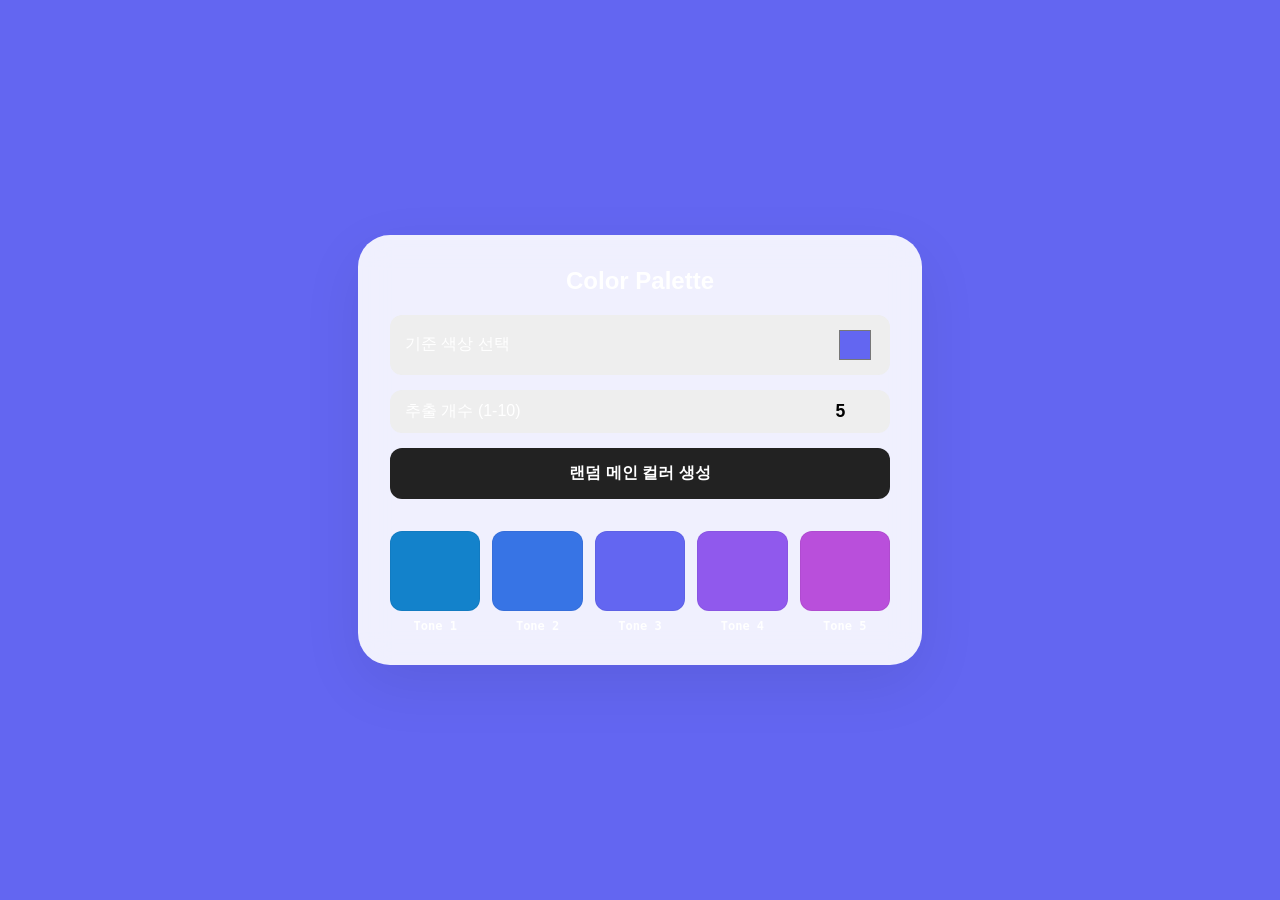
==== index.html @ 599c8de1 "Add initial HTML structure for color generator" ====
<!DOCTYPE html>
<html lang="ko">
<head>
    <meta charset="UTF-8">
    <meta name="viewport" content="width=device-width, initial-scale=1.0">
    <title>Smart LCH Color Generator</title>
    <style>
        :root { 
            --main-bg: #f8f9fa; 
            --text-color: #222; 
        }
        body {
            display: flex;
            flex-direction: column;
            align-items: center;
            justify-content: center;
            min-height: 100vh;
            margin: 0;
            font-family: 'Pretendard', -apple-system, sans-serif;
            background-color: var(--main-bg);
            transition: background-color 0.4s ease;
            color: var(--text-color);
        }
        .container {
            background: rgba(255, 255, 255, 0.9);
            backdrop-filter: blur(15px);
            padding: 2rem;
            border-radius: 32px;
            box-shadow: 0 20px 60px rgba(0,0,0,0.08);
            text-align: center;
            width: 90%;
            max-width: 500px;
        }
        .controls {
            display: flex;
            flex-direction: column;
            gap: 15px;
            margin-bottom: 2rem;
        }
        .input-group {
            display: flex;
            align-items: center;
            justify-content: space-between;
            background: #eee;
            padding: 10px 15px;
            border-radius: 12px;
        }
        input[type="color"] {
            border: none;
            width: 40px;
            height: 40px;
            cursor: pointer;
            background: none;
        }
        input[type="number"] {
            border: none;
            background: none;
            font-size: 1.1rem;
            font-weight: 600;
            width: 50px;
            text-align: center;
        }
        
        /* 팔레트 레이아웃 */
        .palette {
            display: grid;
            grid-template-columns: repeat(auto-fit, minmax(80px, 1fr));
            gap: 12px;
            margin-top: 20px;
        }
        .color-card {
            cursor: pointer;
            transition: transform 0.2s;
        }
        .color-card:hover { transform: translateY(-5px); }
        .swatch {
            height: 80px;
            border-radius: 12px;
            margin-bottom: 8px;
            box-shadow: inset 0 0 0 1px rgba(0,0,0,0.05);
        }
        .hex-label {
            font-size: 0.75rem;
            font-weight: 700;
            font-family: monospace;
        }

        button {
            width: 100%;
            padding: 15px;
            font-size: 1rem;
            font-weight: 600;
            border: none;
            border-radius: 12px;
            background: #222;
            color: white;
            cursor: pointer;
            transition: all 0.2s;
        }
        button:hover { background: #000; transform: scale(1.02); }

        #toast {
            visibility: hidden;
            min-width: 200px;
            background-color: #333;
            color: #fff;
            text-align: center;
            border-radius: 50px;
            padding: 12px;
            position: fixed;
            bottom: 50px;
            opacity: 0;
            transition: opacity 0.3s, visibility 0.3s;
        }
        #toast.show { visibility: visible; opacity: 1; }
    </style>
</head>
<body>

    <div class="container">
        <h2 style="margin-top:0">Color Palette</h2>
        
        <div class="controls">
            <div class="input-group">
                <span>기준 색상 선택</span>
                <input type="color" id="baseColor" value="#6366f1" onchange="generatePalette()">
            </div>
            <div class="input-group">
                <span>추출 개수 (1-10)</span>
                <input type="number" id="colorCount" value="5" min="1" max="10" onchange="generatePalette()">
            </div>
            <button onclick="randomizeAndGenerate()">랜덤 메인 컬러 생성</button>
        </div>

        <div class="palette" id="palette">
            </div>
    </div>

    <div id="toast">복사되었습니다! 🎉</div>

    <script>
        // HEX를 RGB로 변환
        function hexToRgb(hex) {
            const r = parseInt(hex.substring(1,3), 16);
            const g = parseInt(hex.substring(3,5), 16);
            const b = parseInt(hex.substring(5,7), 16);
            return {r, g, b};
        }

        // RGB를 간단한 밝기값으로 변환 (가독성용)
        function getBrightness(hex) {
            const {r, g, b} = hexToRgb(hex);
            return (r * 299 + g * 587 + b * 114) / 1000;
        }

        // 랜덤 색상 생성
        function randomizeAndGenerate() {
            const randomHex = '#' + Math.floor(Math.random() * 0xffffff).toString(16).padEnd(6, '0');
            document.getElementById('baseColor').value = randomHex;
            generatePalette();
        }

        // 실제 팔레트 생성 로직
        function generatePalette() {
            const baseHex = document.getElementById('baseColor').value;
            const count = document.getElementById('colorCount').value;
            const paletteContainer = document.getElementById('palette');
            paletteContainer.innerHTML = '';

            // 텍스트 및 배경 가독성 처리
            const brightness = getBrightness(baseHex);
            document.body.style.backgroundColor = baseHex;
            document.documentElement.style.setProperty('--text-color', brightness > 150 ? '#222' : '#fff');

            // 기준 색상을 기반으로 유사한 톤(Hue 변형) 생성
            // 브라우저의 CSS oklch를 활용하기 위해 임시 엘리먼트 활용 또는 직접 계산
            for (let i = 0; i < count; i++) {
                // 각기 다른 Hue(색상) 값을 주어 유사색 생성
                // 0도에서 360도 사이에서 기준색 기준 +- 15~30도 정도씩 변화
                const hueShift = (i - Math.floor(count/2)) * 20; 
                
                const card = document.createElement('div');
                card.className = 'color-card';
                
                // CSS의 oklch를 사용하여 일정한 인지 밝기 유지
                // 형식: oklch(밝기 채도 색상)
                // 기준색의 밝기와 채도를 그대로 쓰기 위해 기준색을 oklch로 다루는 것이 좋으나
                // 여기서는 간단히 스타일 속성으로 처리
                const colorValue = `oklch(from ${baseHex} l c h / calc(1 + ${hueShift}))`;
                
                card.innerHTML = `
                    <div class="swatch" style="background: ${baseHex}; filter: hue-rotate(${hueShift}deg);"></div>
                    <div class="hex-label">Tone ${i+1}</div>
                `;
                
                card.onclick = () => copyToClipboard(baseHex, hueShift);
                paletteContainer.appendChild(card);
            }
        }

        // 클립보드 복사 (계산된 스타일 값 추출)
        function copyToClipboard(baseHex, shift) {
            const temp = document.createElement('div');
            temp.style.background = baseHex;
            temp.style.filter = `hue-rotate(${shift}deg)`;
            document.body.appendChild(temp);
            
            // 실제 렌더링된 RGB 값을 HEX로 변환하거나 스타일 그대로 복사
            const computedColor = getComputedStyle(temp).backgroundColor;
            document.body.removeChild(temp);

            navigator.clipboard.writeText(computedColor).then(() => {
                const toast = document.getElementById("toast");
                toast.className = "show";
                setTimeout(() => { toast.className = ""; }, 2000);
            });
        }

        // 초기 실행
        generatePalette();
    </script>
</body>
</html>
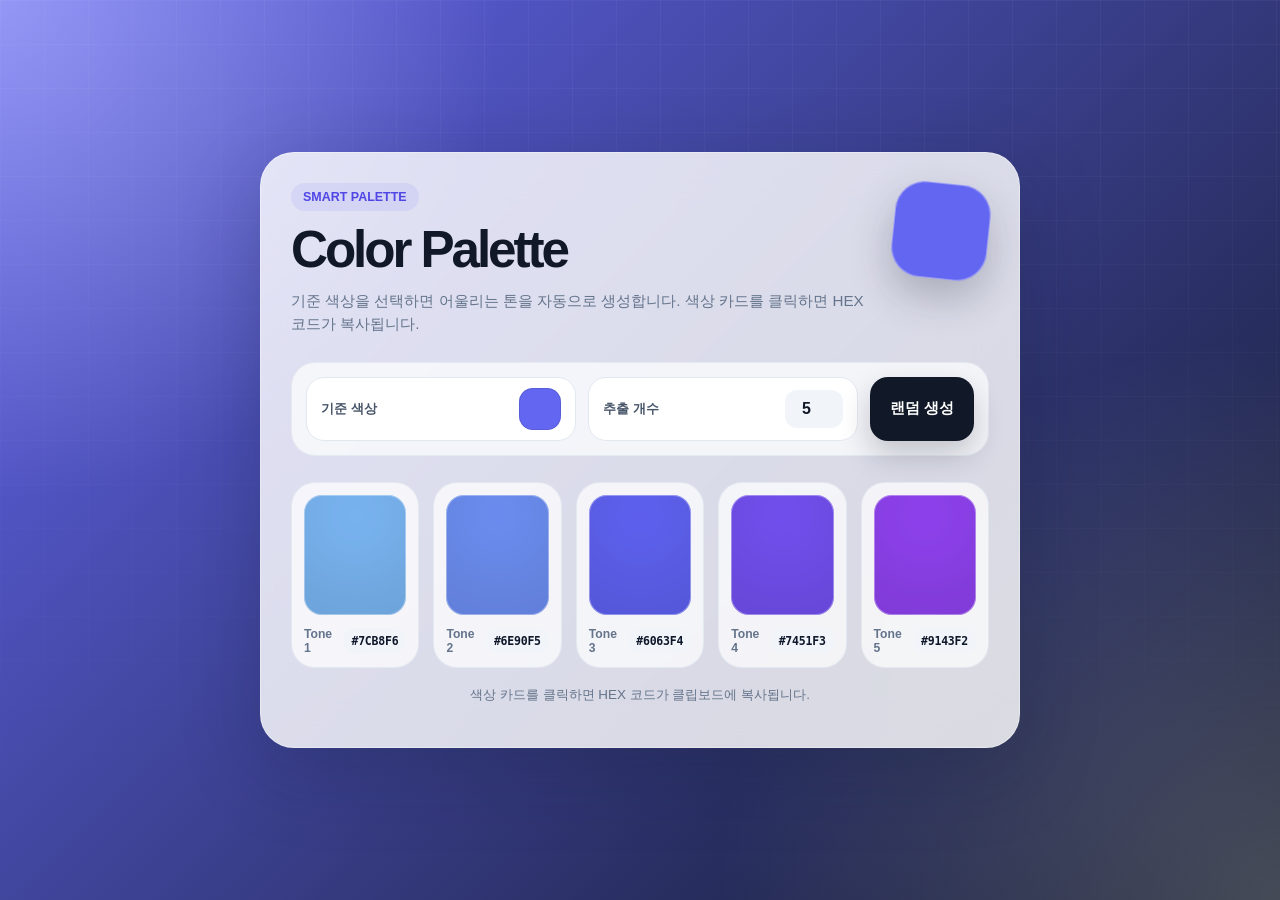
==== commit 7883a027: "Refactor index.html for improved styling and structure" ====
--- a/index.html
+++ b/index.html
@@ -1,222 +1,529 @@
 <!DOCTYPE html>
 <html lang="ko">
 <head>
-    <meta charset="UTF-8">
-    <meta name="viewport" content="width=device-width, initial-scale=1.0">
-    <title>Smart LCH Color Generator</title>
+    <meta charset="UTF-8" />
+    <meta name="viewport" content="width=device-width, initial-scale=1.0" />
+    <title>Smart Color Palette Generator</title>
+
     <style>
-        :root { 
-            --main-bg: #f8f9fa; 
-            --text-color: #222; 
-        }
+        :root {
+            --bg-color: #6366f1;
+            --text-color: #ffffff;
+            --card-bg: rgba(255, 255, 255, 0.82);
+            --card-border: rgba(255, 255, 255, 0.35);
+            --shadow: 0 24px 80px rgba(15, 23, 42, 0.22);
+        }
+
+        * {
+            box-sizing: border-box;
+        }
+
         body {
+            min-height: 100vh;
+            margin: 0;
+            font-family: Pretendard, -apple-system, BlinkMacSystemFont, "Segoe UI", sans-serif;
+            color: var(--text-color);
+            background:
+                radial-gradient(circle at top left, rgba(255, 255, 255, 0.32), transparent 32%),
+                radial-gradient(circle at bottom right, rgba(255, 255, 255, 0.22), transparent 36%),
+                linear-gradient(135deg, var(--bg-color), #111827);
+            transition: background 0.45s ease, color 0.3s ease;
             display: flex;
-            flex-direction: column;
             align-items: center;
             justify-content: center;
-            min-height: 100vh;
+            padding: 40px 18px;
+            overflow-x: hidden;
+        }
+
+        body::before {
+            content: "";
+            position: fixed;
+            inset: 0;
+            background-image:
+                linear-gradient(rgba(255,255,255,0.06) 1px, transparent 1px),
+                linear-gradient(90deg, rgba(255,255,255,0.06) 1px, transparent 1px);
+            background-size: 44px 44px;
+            mask-image: linear-gradient(to bottom, rgba(0,0,0,0.65), transparent);
+            pointer-events: none;
+        }
+
+        .container {
+            position: relative;
+            width: min(100%, 760px);
+            padding: 30px;
+            border-radius: 34px;
+            background: var(--card-bg);
+            border: 1px solid var(--card-border);
+            box-shadow: var(--shadow);
+            backdrop-filter: blur(22px);
+            color: #111827;
+        }
+
+        .header {
+            display: flex;
+            justify-content: space-between;
+            gap: 20px;
+            align-items: flex-start;
+            margin-bottom: 26px;
+        }
+
+        .eyebrow {
+            display: inline-flex;
+            align-items: center;
+            gap: 8px;
+            padding: 7px 12px;
+            border-radius: 999px;
+            background: rgba(99, 102, 241, 0.1);
+            color: #4f46e5;
+            font-size: 0.78rem;
+            font-weight: 800;
+            margin-bottom: 12px;
+        }
+
+        h1 {
             margin: 0;
-            font-family: 'Pretendard', -apple-system, sans-serif;
-            background-color: var(--main-bg);
-            transition: background-color 0.4s ease;
-            color: var(--text-color);
-        }
-        .container {
-            background: rgba(255, 255, 255, 0.9);
-            backdrop-filter: blur(15px);
-            padding: 2rem;
-            border-radius: 32px;
-            box-shadow: 0 20px 60px rgba(0,0,0,0.08);
-            text-align: center;
-            width: 90%;
-            max-width: 500px;
-        }
+            font-size: clamp(2rem, 5vw, 3.2rem);
+            line-height: 1.05;
+            letter-spacing: -0.06em;
+        }
+
+        .description {
+            margin: 12px 0 0;
+            color: #64748b;
+            font-size: 0.95rem;
+            line-height: 1.55;
+        }
+
+        .preview-orb {
+            flex: 0 0 auto;
+            width: 96px;
+            height: 96px;
+            border-radius: 30px;
+            background: var(--bg-color);
+            box-shadow:
+                inset 0 0 0 1px rgba(255,255,255,0.35),
+                0 18px 40px rgba(15, 23, 42, 0.24);
+            transform: rotate(6deg);
+            transition: background 0.35s ease, transform 0.25s ease;
+        }
+
+        .preview-orb:hover {
+            transform: rotate(0deg) scale(1.04);
+        }
+
         .controls {
-            display: flex;
-            flex-direction: column;
-            gap: 15px;
-            margin-bottom: 2rem;
-        }
+            display: grid;
+            grid-template-columns: 1fr 1fr auto;
+            gap: 12px;
+            margin-bottom: 26px;
+            padding: 14px;
+            border-radius: 24px;
+            background: rgba(248, 250, 252, 0.86);
+            border: 1px solid rgba(226, 232, 240, 0.9);
+        }
+
         .input-group {
             display: flex;
             align-items: center;
             justify-content: space-between;
-            background: #eee;
-            padding: 10px 15px;
+            gap: 12px;
+            min-height: 58px;
+            padding: 10px 14px;
+            border-radius: 18px;
+            background: #ffffff;
+            border: 1px solid #e2e8f0;
+        }
+
+        .input-group label {
+            font-size: 0.84rem;
+            font-weight: 800;
+            color: #475569;
+            white-space: nowrap;
+        }
+
+        input[type="color"] {
+            width: 42px;
+            height: 42px;
+            border: 0;
+            padding: 0;
+            cursor: pointer;
+            background: transparent;
+        }
+
+        input[type="color"]::-webkit-color-swatch-wrapper {
+            padding: 0;
+        }
+
+        input[type="color"]::-webkit-color-swatch {
+            border: 0;
+            border-radius: 14px;
+            box-shadow: inset 0 0 0 1px rgba(15, 23, 42, 0.12);
+        }
+
+        input[type="number"] {
+            width: 58px;
+            border: 0;
+            outline: 0;
+            background: #f1f5f9;
             border-radius: 12px;
-        }
-        input[type="color"] {
-            border: none;
-            width: 40px;
-            height: 40px;
+            padding: 10px 6px;
+            text-align: center;
+            font-size: 1rem;
+            font-weight: 900;
+            color: #111827;
+        }
+
+        button {
+            min-height: 58px;
+            padding: 0 20px;
+            border: 0;
+            border-radius: 18px;
+            background: #111827;
+            color: #ffffff;
+            font-size: 0.92rem;
+            font-weight: 850;
             cursor: pointer;
-            background: none;
-        }
-        input[type="number"] {
-            border: none;
-            background: none;
-            font-size: 1.1rem;
-            font-weight: 600;
-            width: 50px;
-            text-align: center;
-        }
-        
-        /* 팔레트 레이아웃 */
+            box-shadow: 0 14px 30px rgba(15, 23, 42, 0.22);
+            transition: transform 0.2s ease, box-shadow 0.2s ease, background 0.2s ease;
+            white-space: nowrap;
+        }
+
+        button:hover {
+            transform: translateY(-2px);
+            background: #020617;
+            box-shadow: 0 18px 38px rgba(15, 23, 42, 0.28);
+        }
+
+        button:active {
+            transform: translateY(0);
+        }
+
         .palette {
             display: grid;
-            grid-template-columns: repeat(auto-fit, minmax(80px, 1fr));
-            gap: 12px;
-            margin-top: 20px;
-        }
+            grid-template-columns: repeat(auto-fit, minmax(120px, 1fr));
+            gap: 14px;
+        }
+
         .color-card {
+            position: relative;
+            overflow: hidden;
+            padding: 12px;
+            border-radius: 24px;
+            background: rgba(255, 255, 255, 0.72);
+            border: 1px solid rgba(226, 232, 240, 0.9);
             cursor: pointer;
-            transition: transform 0.2s;
-        }
-        .color-card:hover { transform: translateY(-5px); }
+            transition: transform 0.22s ease, box-shadow 0.22s ease, border-color 0.22s ease;
+        }
+
+        .color-card:hover {
+            transform: translateY(-6px);
+            box-shadow: 0 18px 36px rgba(15, 23, 42, 0.14);
+            border-color: rgba(99, 102, 241, 0.35);
+        }
+
         .swatch {
-            height: 80px;
-            border-radius: 12px;
-            margin-bottom: 8px;
-            box-shadow: inset 0 0 0 1px rgba(0,0,0,0.05);
-        }
+            height: 120px;
+            border-radius: 18px;
+            margin-bottom: 12px;
+            box-shadow:
+                inset 0 0 0 1px rgba(255,255,255,0.35),
+                inset 0 -40px 80px rgba(0,0,0,0.12);
+        }
+
+        .color-info {
+            display: flex;
+            justify-content: space-between;
+            align-items: center;
+            gap: 10px;
+        }
+
+        .tone-name {
+            font-size: 0.76rem;
+            font-weight: 900;
+            color: #64748b;
+        }
+
         .hex-label {
-            font-size: 0.75rem;
-            font-weight: 700;
-            font-family: monospace;
-        }
-
-        button {
-            width: 100%;
-            padding: 15px;
-            font-size: 1rem;
-            font-weight: 600;
-            border: none;
-            border-radius: 12px;
-            background: #222;
-            color: white;
-            cursor: pointer;
-            transition: all 0.2s;
-        }
-        button:hover { background: #000; transform: scale(1.02); }
+            padding: 6px 8px;
+            border-radius: 999px;
+            background: #f1f5f9;
+            color: #0f172a;
+            font-size: 0.72rem;
+            font-weight: 900;
+            font-family: ui-monospace, SFMono-Regular, Menlo, Monaco, Consolas, monospace;
+            letter-spacing: -0.02em;
+        }
+
+        .hint {
+            margin-top: 18px;
+            color: #64748b;
+            font-size: 0.84rem;
+            text-align: center;
+        }
 
         #toast {
+            position: fixed;
+            left: 50%;
+            bottom: 34px;
+            transform: translateX(-50%) translateY(16px);
+            min-width: 210px;
+            padding: 14px 18px;
+            border-radius: 999px;
+            background: rgba(15, 23, 42, 0.92);
+            color: #ffffff;
+            text-align: center;
+            font-size: 0.9rem;
+            font-weight: 800;
+            box-shadow: 0 20px 50px rgba(0,0,0,0.28);
+            opacity: 0;
             visibility: hidden;
-            min-width: 200px;
-            background-color: #333;
-            color: #fff;
-            text-align: center;
-            border-radius: 50px;
-            padding: 12px;
-            position: fixed;
-            bottom: 50px;
-            opacity: 0;
-            transition: opacity 0.3s, visibility 0.3s;
-        }
-        #toast.show { visibility: visible; opacity: 1; }
+            transition: opacity 0.25s ease, transform 0.25s ease, visibility 0.25s ease;
+            backdrop-filter: blur(12px);
+            z-index: 20;
+        }
+
+        #toast.show {
+            opacity: 1;
+            visibility: visible;
+            transform: translateX(-50%) translateY(0);
+        }
+
+        @media (max-width: 720px) {
+            .container {
+                padding: 22px;
+                border-radius: 28px;
+            }
+
+            .header {
+                flex-direction: column;
+            }
+
+            .preview-orb {
+                width: 100%;
+                height: 80px;
+                border-radius: 24px;
+                transform: none;
+            }
+
+            .controls {
+                grid-template-columns: 1fr;
+            }
+
+            button {
+                width: 100%;
+            }
+        }
     </style>
 </head>
+
 <body>
-
-    <div class="container">
-        <h2 style="margin-top:0">Color Palette</h2>
-        
-        <div class="controls">
+    <main class="container">
+        <section class="header">
+            <div>
+                <div class="eyebrow">SMART PALETTE</div>
+                <h1>Color Palette</h1>
+                <p class="description">
+                    기준 색상을 선택하면 어울리는 톤을 자동으로 생성합니다.
+                    색상 카드를 클릭하면 HEX 코드가 복사됩니다.
+                </p>
+            </div>
+
+            <div class="preview-orb" id="previewOrb"></div>
+        </section>
+
+        <section class="controls">
             <div class="input-group">
-                <span>기준 색상 선택</span>
-                <input type="color" id="baseColor" value="#6366f1" onchange="generatePalette()">
+                <label for="baseColor">기준 색상</label>
+                <input type="color" id="baseColor" value="#6366f1" />
             </div>
+
             <div class="input-group">
-                <span>추출 개수 (1-10)</span>
-                <input type="number" id="colorCount" value="5" min="1" max="10" onchange="generatePalette()">
+                <label for="colorCount">추출 개수</label>
+                <input type="number" id="colorCount" value="5" min="1" max="10" />
             </div>
-            <button onclick="randomizeAndGenerate()">랜덤 메인 컬러 생성</button>
-        </div>
-
-        <div class="palette" id="palette">
-            </div>
-    </div>
-
-    <div id="toast">복사되었습니다! 🎉</div>
+
+            <button type="button" onclick="randomizeAndGenerate()">
+                랜덤 생성
+            </button>
+        </section>
+
+        <section class="palette" id="palette"></section>
+
+        <p class="hint">색상 카드를 클릭하면 HEX 코드가 클립보드에 복사됩니다.</p>
+    </main>
+
+    <div id="toast">복사되었습니다 🎉</div>
 
     <script>
-        // HEX를 RGB로 변환
+        const baseColorInput = document.getElementById("baseColor");
+        const colorCountInput = document.getElementById("colorCount");
+        const paletteContainer = document.getElementById("palette");
+        const previewOrb = document.getElementById("previewOrb");
+
+        baseColorInput.addEventListener("input", generatePalette);
+        colorCountInput.addEventListener("input", generatePalette);
+
         function hexToRgb(hex) {
-            const r = parseInt(hex.substring(1,3), 16);
-            const g = parseInt(hex.substring(3,5), 16);
-            const b = parseInt(hex.substring(5,7), 16);
-            return {r, g, b};
-        }
-
-        // RGB를 간단한 밝기값으로 변환 (가독성용)
+            const cleanHex = hex.replace("#", "");
+
+            return {
+                r: parseInt(cleanHex.substring(0, 2), 16),
+                g: parseInt(cleanHex.substring(2, 4), 16),
+                b: parseInt(cleanHex.substring(4, 6), 16)
+            };
+        }
+
+        function rgbToHex(r, g, b) {
+            return "#" + [r, g, b]
+                .map(value => {
+                    const hex = Math.round(value).toString(16);
+                    return hex.length === 1 ? "0" + hex : hex;
+                })
+                .join("")
+                .toUpperCase();
+        }
+
+        function rgbToHsl(r, g, b) {
+            r /= 255;
+            g /= 255;
+            b /= 255;
+
+            const max = Math.max(r, g, b);
+            const min = Math.min(r, g, b);
+            let h;
+            let s;
+            const l = (max + min) / 2;
+
+            if (max === min) {
+                h = 0;
+                s = 0;
+            } else {
+                const d = max - min;
+                s = l > 0.5 ? d / (2 - max - min) : d / (max + min);
+
+                switch (max) {
+                    case r:
+                        h = (g - b) / d + (g < b ? 6 : 0);
+                        break;
+                    case g:
+                        h = (b - r) / d + 2;
+                        break;
+                    default:
+                        h = (r - g) / d + 4;
+                        break;
+                }
+
+                h *= 60;
+            }
+
+            return { h, s: s * 100, l: l * 100 };
+        }
+
+        function hslToRgb(h, s, l) {
+            s /= 100;
+            l /= 100;
+
+            const c = (1 - Math.abs(2 * l - 1)) * s;
+            const x = c * (1 - Math.abs((h / 60) % 2 - 1));
+            const m = l - c / 2;
+
+            let r = 0;
+            let g = 0;
+            let b = 0;
+
+            if (h >= 0 && h < 60) {
+                r = c; g = x; b = 0;
+            } else if (h >= 60 && h < 120) {
+                r = x; g = c; b = 0;
+            } else if (h >= 120 && h < 180) {
+                r = 0; g = c; b = x;
+            } else if (h >= 180 && h < 240) {
+                r = 0; g = x; b = c;
+            } else if (h >= 240 && h < 300) {
+                r = x; g = 0; b = c;
+            } else {
+                r = c; g = 0; b = x;
+            }
+
+            return {
+                r: (r + m) * 255,
+                g: (g + m) * 255,
+                b: (b + m) * 255
+            };
+        }
+
         function getBrightness(hex) {
-            const {r, g, b} = hexToRgb(hex);
+            const { r, g, b } = hexToRgb(hex);
             return (r * 299 + g * 587 + b * 114) / 1000;
         }
 
-        // 랜덤 색상 생성
         function randomizeAndGenerate() {
-            const randomHex = '#' + Math.floor(Math.random() * 0xffffff).toString(16).padEnd(6, '0');
-            document.getElementById('baseColor').value = randomHex;
+            const randomHex = "#" + Math.floor(Math.random() * 0xffffff)
+                .toString(16)
+                .padStart(6, "0");
+
+            baseColorInput.value = randomHex;
             generatePalette();
         }
 
-        // 실제 팔레트 생성 로직
         function generatePalette() {
-            const baseHex = document.getElementById('baseColor').value;
-            const count = document.getElementById('colorCount').value;
-            const paletteContainer = document.getElementById('palette');
-            paletteContainer.innerHTML = '';
-
-            // 텍스트 및 배경 가독성 처리
+            const baseHex = baseColorInput.value;
+            const count = Math.min(Math.max(Number(colorCountInput.value || 1), 1), 10);
+
+            const { r, g, b } = hexToRgb(baseHex);
+            const baseHsl = rgbToHsl(r, g, b);
+
+            paletteContainer.innerHTML = "";
+
+            document.documentElement.style.setProperty("--bg-color", baseHex);
+            previewOrb.style.background = baseHex;
+
             const brightness = getBrightness(baseHex);
-            document.body.style.backgroundColor = baseHex;
-            document.documentElement.style.setProperty('--text-color', brightness > 150 ? '#222' : '#fff');
-
-            // 기준 색상을 기반으로 유사한 톤(Hue 변형) 생성
-            // 브라우저의 CSS oklch를 활용하기 위해 임시 엘리먼트 활용 또는 직접 계산
+            document.documentElement.style.setProperty(
+                "--text-color",
+                brightness > 150 ? "#111827" : "#ffffff"
+            );
+
             for (let i = 0; i < count; i++) {
-                // 각기 다른 Hue(색상) 값을 주어 유사색 생성
-                // 0도에서 360도 사이에서 기준색 기준 +- 15~30도 정도씩 변화
-                const hueShift = (i - Math.floor(count/2)) * 20; 
-                
-                const card = document.createElement('div');
-                card.className = 'color-card';
-                
-                // CSS의 oklch를 사용하여 일정한 인지 밝기 유지
-                // 형식: oklch(밝기 채도 색상)
-                // 기준색의 밝기와 채도를 그대로 쓰기 위해 기준색을 oklch로 다루는 것이 좋으나
-                // 여기서는 간단히 스타일 속성으로 처리
-                const colorValue = `oklch(from ${baseHex} l c h / calc(1 + ${hueShift}))`;
-                
+                const center = (count - 1) / 2;
+                const hueShift = (i - center) * 14;
+                const lightShift = (center - i) * 3;
+
+                const nextHue = (baseHsl.h + hueShift + 360) % 360;
+                const nextSaturation = Math.min(Math.max(baseHsl.s + 4, 42), 92);
+                const nextLightness = Math.min(Math.max(baseHsl.l + lightShift, 28), 78);
+
+                const nextRgb = hslToRgb(nextHue, nextSaturation, nextLightness);
+                const nextHex = rgbToHex(nextRgb.r, nextRgb.g, nextRgb.b);
+
+                const card = document.createElement("div");
+                card.className = "color-card";
+
                 card.innerHTML = `
-                    <div class="swatch" style="background: ${baseHex}; filter: hue-rotate(${hueShift}deg);"></div>
-                    <div class="hex-label">Tone ${i+1}</div>
+                    <div class="swatch" style="background: ${nextHex};"></div>
+                    <div class="color-info">
+                        <span class="tone-name">Tone ${i + 1}</span>
+                        <span class="hex-label">${nextHex}</span>
+                    </div>
                 `;
-                
-                card.onclick = () => copyToClipboard(baseHex, hueShift);
+
+                card.addEventListener("click", () => copyToClipboard(nextHex));
                 paletteContainer.appendChild(card);
             }
         }
 
-        // 클립보드 복사 (계산된 스타일 값 추출)
-        function copyToClipboard(baseHex, shift) {
-            const temp = document.createElement('div');
-            temp.style.background = baseHex;
-            temp.style.filter = `hue-rotate(${shift}deg)`;
-            document.body.appendChild(temp);
-            
-            // 실제 렌더링된 RGB 값을 HEX로 변환하거나 스타일 그대로 복사
-            const computedColor = getComputedStyle(temp).backgroundColor;
-            document.body.removeChild(temp);
-
-            navigator.clipboard.writeText(computedColor).then(() => {
+        function copyToClipboard(value) {
+            navigator.clipboard.writeText(value).then(() => {
                 const toast = document.getElementById("toast");
-                toast.className = "show";
-                setTimeout(() => { toast.className = ""; }, 2000);
+                toast.textContent = `${value} 복사되었습니다 🎉`;
+                toast.classList.add("show");
+
+                setTimeout(() => {
+                    toast.classList.remove("show");
+                }, 1800);
             });
         }
 
-        // 초기 실행
         generatePalette();
     </script>
 </body>
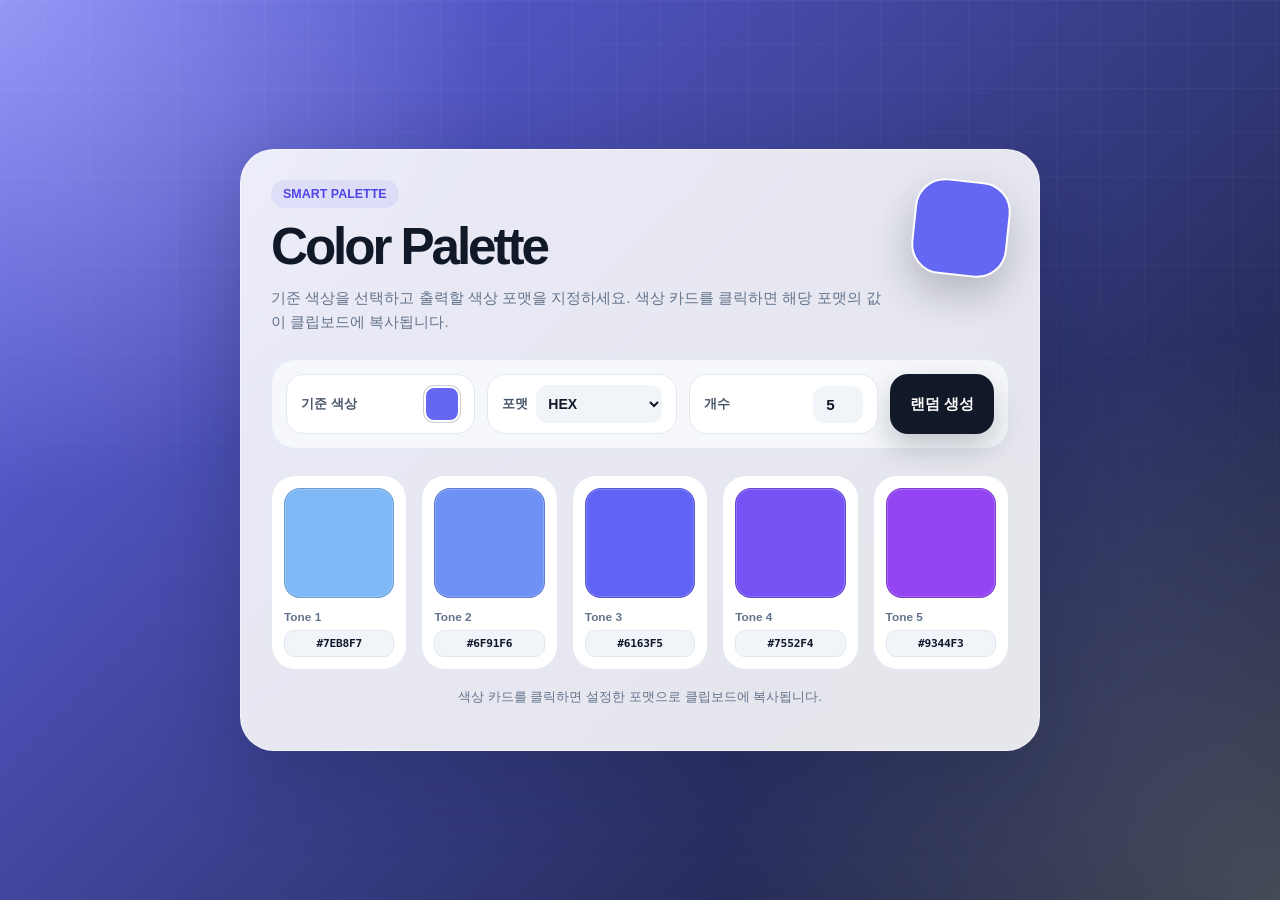
==== commit 3e30da94: "Refactor color palette styles and picker functionality Updated styles and functionality for color pa" ====
--- a/index.html
+++ b/index.html
@@ -9,8 +9,8 @@
         :root {
             --bg-color: #6366f1;
             --text-color: #ffffff;
-            --card-bg: rgba(255, 255, 255, 0.82);
-            --card-border: rgba(255, 255, 255, 0.35);
+            --card-bg: rgba(255, 255, 255, 0.88);
+            --card-border: rgba(255, 255, 255, 0.5);
             --shadow: 0 24px 80px rgba(15, 23, 42, 0.22);
         }
 
@@ -49,7 +49,7 @@
 
         .container {
             position: relative;
-            width: min(100%, 760px);
+            width: min(100%, 800px);
             padding: 30px;
             border-radius: 34px;
             background: var(--card-bg);
@@ -100,9 +100,8 @@
             height: 96px;
             border-radius: 30px;
             background: var(--bg-color);
-            box-shadow:
-                inset 0 0 0 1px rgba(255,255,255,0.35),
-                0 18px 40px rgba(15, 23, 42, 0.24);
+            box-shadow: 0 18px 40px rgba(15, 23, 42, 0.24);
+            border: 2px solid #ffffff;
             transform: rotate(6deg);
             transition: background 0.35s ease, transform 0.25s ease;
         }
@@ -113,7 +112,7 @@
 
         .controls {
             display: grid;
-            grid-template-columns: 1fr 1fr auto;
+            grid-template-columns: 1fr 1fr 1fr auto;
             gap: 12px;
             margin-bottom: 26px;
             padding: 14px;
@@ -126,49 +125,131 @@
             display: flex;
             align-items: center;
             justify-content: space-between;
-            gap: 12px;
+            gap: 8px;
             min-height: 58px;
             padding: 10px 14px;
             border-radius: 18px;
             background: #ffffff;
             border: 1px solid #e2e8f0;
+            position: relative;
         }
 
         .input-group label {
-            font-size: 0.84rem;
+            font-size: 0.82rem;
             font-weight: 800;
             color: #475569;
             white-space: nowrap;
         }
 
-        input[type="color"] {
-            width: 42px;
-            height: 42px;
-            border: 0;
-            padding: 0;
-            cursor: pointer;
-            background: transparent;
-        }
-
-        input[type="color"]::-webkit-color-swatch-wrapper {
-            padding: 0;
-        }
-
-        input[type="color"]::-webkit-color-swatch {
-            border: 0;
-            border-radius: 14px;
-            box-shadow: inset 0 0 0 1px rgba(15, 23, 42, 0.12);
-        }
-
-        input[type="number"] {
-            width: 58px;
+        select {
+            width: 100%;
             border: 0;
             outline: 0;
             background: #f1f5f9;
             border-radius: 12px;
-            padding: 10px 6px;
+            padding: 10px 8px;
+            font-size: 0.88rem;
+            font-weight: 800;
+            color: #111827;
+            cursor: pointer;
+        }
+
+        /* 개발자 도구 스타일 Color Picker UI */
+        .color-picker-trigger {
+            width: 36px;
+            height: 36px;
+            border-radius: 10px;
+            border: 2px solid #ffffff;
+            box-shadow: 0 0 0 1px rgba(0, 0, 0, 0.2);
+            cursor: pointer;
+            background: var(--bg-color);
+        }
+
+        .dev-picker-popover {
+            position: absolute;
+            top: 68px;
+            left: 0;
+            z-index: 50;
+            width: 240px;
+            padding: 14px;
+            background: #ffffff;
+            border-radius: 20px;
+            box-shadow: 0 20px 45px rgba(0, 0, 0, 0.25);
+            border: 1px solid #e2e8f0;
+            display: none;
+            flex-direction: column;
+            gap: 12px;
+        }
+
+        .dev-picker-popover.active {
+            display: flex;
+        }
+
+        .spectrum-box {
+            position: relative;
+            width: 100%;
+            height: 130px;
+            border-radius: 12px;
+            background: linear-gradient(to top, #000, transparent),
+                        linear-gradient(to right, #fff, rgba(255,0,0,0));
+            background-color: red;
+            cursor: crosshair;
+            overflow: hidden;
+        }
+
+        .spectrum-cursor {
+            position: absolute;
+            width: 12px;
+            height: 12px;
+            border: 2px solid #ffffff;
+            border-radius: 50%;
+            box-shadow: 0 0 2px rgba(0,0,0,0.8);
+            transform: translate(-50%, -50%);
+            pointer-events: none;
+        }
+
+        .slider-container {
+            display: flex;
+            flex-direction: column;
+            gap: 8px;
+        }
+
+        .picker-slider {
+            -webkit-appearance: none;
+            width: 100%;
+            height: 10px;
+            border-radius: 5px;
+            outline: none;
+        }
+
+        .hue-slider {
+            background: linear-gradient(to right, #ff0000 0%, #ffff00 17%, #00ff00 33%, #00ffff 50%, #0000ff 67%, #ff00ff 83%, #ff0000 100%);
+        }
+
+        .alpha-slider {
+            background: linear-gradient(to right, transparent, #ff0000);
+        }
+
+        .picker-slider::-webkit-slider-thumb {
+            -webkit-appearance: none;
+            width: 16px;
+            height: 16px;
+            border-radius: 50%;
+            background: #ffffff;
+            border: 1px solid rgba(0,0,0,0.3);
+            box-shadow: 0 2px 4px rgba(0,0,0,0.2);
+            cursor: pointer;
+        }
+
+        input[type="number"] {
+            width: 50px;
+            border: 0;
+            outline: 0;
+            background: #f1f5f9;
+            border-radius: 12px;
+            padding: 10px 4px;
             text-align: center;
-            font-size: 1rem;
+            font-size: 0.95rem;
             font-weight: 900;
             color: #111827;
         }
@@ -194,13 +275,9 @@
             box-shadow: 0 18px 38px rgba(15, 23, 42, 0.28);
         }
 
-        button:active {
-            transform: translateY(0);
-        }
-
         .palette {
             display: grid;
-            grid-template-columns: repeat(auto-fit, minmax(120px, 1fr));
+            grid-template-columns: repeat(auto-fit, minmax(130px, 1fr));
             gap: 14px;
         }
 
@@ -209,49 +286,53 @@
             overflow: hidden;
             padding: 12px;
             border-radius: 24px;
-            background: rgba(255, 255, 255, 0.72);
-            border: 1px solid rgba(226, 232, 240, 0.9);
+            background: #ffffff;
+            border: 1px solid #e2e8f0;
             cursor: pointer;
             transition: transform 0.22s ease, box-shadow 0.22s ease, border-color 0.22s ease;
         }
 
         .color-card:hover {
             transform: translateY(-6px);
-            box-shadow: 0 18px 36px rgba(15, 23, 42, 0.14);
-            border-color: rgba(99, 102, 241, 0.35);
-        }
-
+            box-shadow: 0 18px 36px rgba(15, 23, 42, 0.12);
+            border-color: #6366f1;
+        }
+
+        /* 또렷하게 개선된 색상칩 테두리 스타일 */
         .swatch {
-            height: 120px;
-            border-radius: 18px;
+            height: 110px;
+            border-radius: 16px;
             margin-bottom: 12px;
-            box-shadow:
-                inset 0 0 0 1px rgba(255,255,255,0.35),
-                inset 0 -40px 80px rgba(0,0,0,0.12);
+            border: 1px solid rgba(0, 0, 0, 0.15);
+            box-shadow: inset 0 0 0 1px rgba(255, 255, 255, 0.2);
+            position: relative;
+            overflow: hidden;
         }
 
         .color-info {
             display: flex;
-            justify-content: space-between;
-            align-items: center;
-            gap: 10px;
+            flex-direction: column;
+            gap: 6px;
         }
 
         .tone-name {
-            font-size: 0.76rem;
+            font-size: 0.74rem;
             font-weight: 900;
             color: #64748b;
         }
 
         .hex-label {
             padding: 6px 8px;
-            border-radius: 999px;
+            border-radius: 10px;
             background: #f1f5f9;
             color: #0f172a;
-            font-size: 0.72rem;
-            font-weight: 900;
+            font-size: 0.7rem;
+            font-weight: 800;
             font-family: ui-monospace, SFMono-Regular, Menlo, Monaco, Consolas, monospace;
             letter-spacing: -0.02em;
+            word-break: break-all;
+            text-align: center;
+            border: 1px solid #e2e8f0;
         }
 
         .hint {
@@ -279,7 +360,7 @@
             visibility: hidden;
             transition: opacity 0.25s ease, transform 0.25s ease, visibility 0.25s ease;
             backdrop-filter: blur(12px);
-            z-index: 20;
+            z-index: 100;
         }
 
         #toast.show {
@@ -288,29 +369,17 @@
             transform: translateX(-50%) translateY(0);
         }
 
-        @media (max-width: 720px) {
-            .container {
-                padding: 22px;
-                border-radius: 28px;
+        @media (max-width: 768px) {
+            .controls {
+                grid-template-columns: 1fr;
             }
-
             .header {
                 flex-direction: column;
             }
-
             .preview-orb {
                 width: 100%;
                 height: 80px;
-                border-radius: 24px;
                 transform: none;
-            }
-
-            .controls {
-                grid-template-columns: 1fr;
-            }
-
-            button {
-                width: 100%;
             }
         }
     </style>
@@ -323,8 +392,8 @@
                 <div class="eyebrow">SMART PALETTE</div>
                 <h1>Color Palette</h1>
                 <p class="description">
-                    기준 색상을 선택하면 어울리는 톤을 자동으로 생성합니다.
-                    색상 카드를 클릭하면 HEX 코드가 복사됩니다.
+                    기준 색상을 선택하고 출력할 색상 포맷을 지정하세요.
+                    색상 카드를 클릭하면 해당 포맷의 값이 클립보드에 복사됩니다.
                 </p>
             </div>
 
@@ -333,12 +402,32 @@
 
         <section class="controls">
             <div class="input-group">
-                <label for="baseColor">기준 색상</label>
-                <input type="color" id="baseColor" value="#6366f1" />
+                <label>기준 색상</label>
+                <div class="color-picker-trigger" id="pickerTrigger"></div>
+                
+                <!-- DevTools 스타일 커스텀 Color Picker -->
+                <div class="dev-picker-popover" id="pickerPopover">
+                    <div class="spectrum-box" id="spectrumBox">
+                        <div class="spectrum-cursor" id="spectrumCursor"></div>
+                    </div>
+                    <div class="slider-container">
+                        <input type="range" min="0" max="360" value="240" class="picker-slider hue-slider" id="hueSlider" />
+                        <input type="range" min="0" max="1" step="0.01" value="1" class="picker-slider alpha-slider" id="alphaSlider" />
+                    </div>
+                </div>
             </div>
 
             <div class="input-group">
-                <label for="colorCount">추출 개수</label>
+                <label for="formatSelect">포맷</label>
+                <select id="formatSelect">
+                    <option value="hex">HEX</option>
+                    <option value="rgba">RGBA</option>
+                    <option value="hsl">HSL</option>
+                </select>
+            </div>
+
+            <div class="input-group">
+                <label for="colorCount">개수</label>
                 <input type="number" id="colorCount" value="5" min="1" max="10" />
             </div>
 
@@ -349,165 +438,194 @@
 
         <section class="palette" id="palette"></section>
 
-        <p class="hint">색상 카드를 클릭하면 HEX 코드가 클립보드에 복사됩니다.</p>
+        <p class="hint">색상 카드를 클릭하면 설정한 포맷으로 클립보드에 복사됩니다.</p>
     </main>
 
     <div id="toast">복사되었습니다 🎉</div>
 
     <script>
-        const baseColorInput = document.getElementById("baseColor");
+        // 글로벌 색상 상태 (HSLA 기준 관리)
+        let currentH = 239;
+        let currentS = 84;
+        let currentL = 67;
+        let currentA = 1;
+
+        const pickerTrigger = document.getElementById("pickerTrigger");
+        const pickerPopover = document.getElementById("pickerPopover");
+        const spectrumBox = document.getElementById("spectrumBox");
+        const spectrumCursor = document.getElementById("spectrumCursor");
+        const hueSlider = document.getElementById("hueSlider");
+        const alphaSlider = document.getElementById("alphaSlider");
+        const formatSelect = document.getElementById("formatSelect");
         const colorCountInput = document.getElementById("colorCount");
         const paletteContainer = document.getElementById("palette");
         const previewOrb = document.getElementById("previewOrb");
 
-        baseColorInput.addEventListener("input", generatePalette);
+        // 팝오버 토글
+        pickerTrigger.addEventListener("click", (e) => {
+            e.stopPropagation();
+            pickerPopover.classList.toggle("active");
+        });
+
+        document.addEventListener("click", (e) => {
+            if (!pickerPopover.contains(e.target) && e.target !== pickerTrigger) {
+                pickerPopover.classList.remove("active");
+            }
+        });
+
+        // 스펙트럼 마우스 드래그 이벤트
+        let isDraggingSpectrum = false;
+
+        function updateSpectrumFromMouse(e) {
+            const rect = spectrumBox.getBoundingClientRect();
+            let x = Math.max(0, Math.min(rect.width, e.clientX - rect.left));
+            let y = Math.max(0, Math.min(rect.height, e.clientY - rect.top));
+
+            currentS = Math.round((x / rect.width) * 100);
+            const v = 100 - (y / rect.height) * 100;
+            
+            // HSV to HSL 변환 계산
+            const l = (2 - currentS / 100) * (v / 100) / 2;
+            if (l !== 0) {
+                if (l === 1) {
+                    currentS = 0;
+                } else if (l < 0.5) {
+                    currentS = (currentS / 100 * v / 100) / (l * 2) * 100;
+                } else {
+                    currentS = (currentS / 100 * v / 100) / (2 - l * 2) * 100;
+                }
+            }
+            currentL = Math.round(l * 100);
+
+            spectrumCursor.style.left = `${x}px`;
+            spectrumCursor.style.top = `${y}px`;
+
+            generatePalette();
+        }
+
+        spectrumBox.addEventListener("mousedown", (e) => {
+            isDraggingSpectrum = true;
+            updateSpectrumFromMouse(e);
+        });
+
+        window.addEventListener("mousemove", (e) => {
+            if (isDraggingSpectrum) updateSpectrumFromMouse(e);
+        });
+
+        window.addEventListener("mouseup", () => {
+            isDraggingSpectrum = false;
+        });
+
+        // 색상상(Hue) 및 투명도(Alpha) 슬라이더 이벤트
+        hueSlider.addEventListener("input", (e) => {
+            currentH = parseFloat(e.target.value);
+            spectrumBox.style.backgroundColor = `hsl(${currentH}, 100%, 50%)`;
+            generatePalette();
+        });
+
+        alphaSlider.addEventListener("input", (e) => {
+            currentA = parseFloat(e.target.value);
+            generatePalette();
+        });
+
+        formatSelect.addEventListener("change", generatePalette);
         colorCountInput.addEventListener("input", generatePalette);
 
-        function hexToRgb(hex) {
-            const cleanHex = hex.replace("#", "");
-
-            return {
-                r: parseInt(cleanHex.substring(0, 2), 16),
-                g: parseInt(cleanHex.substring(2, 4), 16),
-                b: parseInt(cleanHex.substring(4, 6), 16)
-            };
-        }
-
-        function rgbToHex(r, g, b) {
-            return "#" + [r, g, b]
-                .map(value => {
-                    const hex = Math.round(value).toString(16);
-                    return hex.length === 1 ? "0" + hex : hex;
-                })
-                .join("")
-                .toUpperCase();
-        }
-
-        function rgbToHsl(r, g, b) {
-            r /= 255;
-            g /= 255;
-            b /= 255;
-
-            const max = Math.max(r, g, b);
-            const min = Math.min(r, g, b);
-            let h;
-            let s;
-            const l = (max + min) / 2;
-
-            if (max === min) {
-                h = 0;
-                s = 0;
-            } else {
-                const d = max - min;
-                s = l > 0.5 ? d / (2 - max - min) : d / (max + min);
-
-                switch (max) {
-                    case r:
-                        h = (g - b) / d + (g < b ? 6 : 0);
-                        break;
-                    case g:
-                        h = (b - r) / d + 2;
-                        break;
-                    default:
-                        h = (r - g) / d + 4;
-                        break;
-                }
-
-                h *= 60;
-            }
-
-            return { h, s: s * 100, l: l * 100 };
-        }
-
+        // 색상 변환 유틸리티
         function hslToRgb(h, s, l) {
             s /= 100;
             l /= 100;
-
             const c = (1 - Math.abs(2 * l - 1)) * s;
             const x = c * (1 - Math.abs((h / 60) % 2 - 1));
             const m = l - c / 2;
-
-            let r = 0;
-            let g = 0;
-            let b = 0;
-
-            if (h >= 0 && h < 60) {
-                r = c; g = x; b = 0;
-            } else if (h >= 60 && h < 120) {
-                r = x; g = c; b = 0;
-            } else if (h >= 120 && h < 180) {
-                r = 0; g = c; b = x;
-            } else if (h >= 180 && h < 240) {
-                r = 0; g = x; b = c;
-            } else if (h >= 240 && h < 300) {
-                r = x; g = 0; b = c;
+            let r = 0, g = 0, b = 0;
+
+            if (0 <= h && h < 60) { r = c; g = x; b = 0; }
+            else if (60 <= h && h < 120) { r = x; g = c; b = 0; }
+            else if (120 <= h && h < 180) { r = 0; g = c; b = x; }
+            else if (180 <= h && h < 240) { r = 0; g = x; b = c; }
+            else if (240 <= h && h < 300) { r = x; g = 0; b = c; }
+            else if (300 <= h && h < 360) { r = c; g = 0; b = x; }
+
+            return {
+                r: Math.round((r + m) * 255),
+                g: Math.round((g + m) * 255),
+                b: Math.round((b + m) * 255)
+            };
+        }
+
+        function rgbToHex(r, g, b) {
+            return "#" + [r, g, b].map(x => x.toString(16).padStart(2, "0")).join("").toUpperCase();
+        }
+
+        function formatColorString(h, s, l, a, format) {
+            const { r, g, b } = hslToRgb(h, s, l);
+
+            if (format === "rgba") {
+                return `rgba(${r}, ${g}, ${b}, ${a})`;
+            } else if (format === "hsl") {
+                return a < 1 
+                    ? `hsla(${Math.round(h)}, ${Math.round(s)}%, ${Math.round(l)}%, ${a})` 
+                    : `hsl(${Math.round(h)}, ${Math.round(s)}%, ${Math.round(l)}%)`;
             } else {
-                r = c; g = 0; b = x;
+                return rgbToHex(r, g, b);
             }
-
-            return {
-                r: (r + m) * 255,
-                g: (g + m) * 255,
-                b: (b + m) * 255
-            };
-        }
-
-        function getBrightness(hex) {
-            const { r, g, b } = hexToRgb(hex);
-            return (r * 299 + g * 587 + b * 114) / 1000;
         }
 
         function randomizeAndGenerate() {
-            const randomHex = "#" + Math.floor(Math.random() * 0xffffff)
-                .toString(16)
-                .padStart(6, "0");
-
-            baseColorInput.value = randomHex;
+            currentH = Math.floor(Math.random() * 360);
+            currentS = Math.floor(Math.random() * 40) + 50;
+            currentL = Math.floor(Math.random() * 40) + 40;
+            currentA = 1;
+
+            hueSlider.value = currentH;
+            alphaSlider.value = currentA;
+            spectrumBox.style.backgroundColor = `hsl(${currentH}, 100%, 50%)`;
+
             generatePalette();
         }
 
         function generatePalette() {
-            const baseHex = baseColorInput.value;
             const count = Math.min(Math.max(Number(colorCountInput.value || 1), 1), 10);
-
-            const { r, g, b } = hexToRgb(baseHex);
-            const baseHsl = rgbToHsl(r, g, b);
+            const format = formatSelect.value;
 
             paletteContainer.innerHTML = "";
 
-            document.documentElement.style.setProperty("--bg-color", baseHex);
-            previewOrb.style.background = baseHex;
-
-            const brightness = getBrightness(baseHex);
-            document.documentElement.style.setProperty(
-                "--text-color",
-                brightness > 150 ? "#111827" : "#ffffff"
-            );
+            const baseRgb = hslToRgb(currentH, currentS, currentL);
+            const baseCssColor = `rgba(${baseRgb.r}, ${baseRgb.g}, ${baseRgb.b}, ${currentA})`;
+
+            document.documentElement.style.setProperty("--bg-color", baseCssColor);
+            previewOrb.style.background = baseCssColor;
+            pickerTrigger.style.background = baseCssColor;
+
+            // Alpha 슬라이더 배경색을 현재 색상에 동기화
+            alphaSlider.style.background = `linear-gradient(to right, transparent, rgb(${baseRgb.r}, ${baseRgb.g}, ${baseRgb.b}))`;
 
             for (let i = 0; i < count; i++) {
                 const center = (count - 1) / 2;
                 const hueShift = (i - center) * 14;
                 const lightShift = (center - i) * 3;
 
-                const nextHue = (baseHsl.h + hueShift + 360) % 360;
-                const nextSaturation = Math.min(Math.max(baseHsl.s + 4, 42), 92);
-                const nextLightness = Math.min(Math.max(baseHsl.l + lightShift, 28), 78);
-
-                const nextRgb = hslToRgb(nextHue, nextSaturation, nextLightness);
-                const nextHex = rgbToHex(nextRgb.r, nextRgb.g, nextRgb.b);
+                const nextHue = (currentH + hueShift + 360) % 360;
+                const nextSaturation = Math.min(Math.max(currentS + 4, 30), 95);
+                const nextLightness = Math.min(Math.max(currentL + lightShift, 20), 85);
+
+                const colorString = formatColorString(nextHue, nextSaturation, nextLightness, currentA, format);
+                const { r, g, b } = hslToRgb(nextHue, nextSaturation, nextLightness);
+                const swatchBg = `rgba(${r}, ${g}, ${b}, ${currentA})`;
 
                 const card = document.createElement("div");
                 card.className = "color-card";
 
                 card.innerHTML = `
-                    <div class="swatch" style="background: ${nextHex};"></div>
+                    <div class="swatch" style="background: ${swatchBg};"></div>
                     <div class="color-info">
                         <span class="tone-name">Tone ${i + 1}</span>
-                        <span class="hex-label">${nextHex}</span>
+                        <span class="hex-label">${colorString}</span>
                     </div>
                 `;
 
-                card.addEventListener("click", () => copyToClipboard(nextHex));
+                card.addEventListener("click", () => copyToClipboard(colorString));
                 paletteContainer.appendChild(card);
             }
         }
@@ -524,6 +642,8 @@
             });
         }
 
+        // 초기 생성 실행
+        spectrumBox.style.backgroundColor = `hsl(${currentH}, 100%, 50%)`;
         generatePalette();
     </script>
 </body>
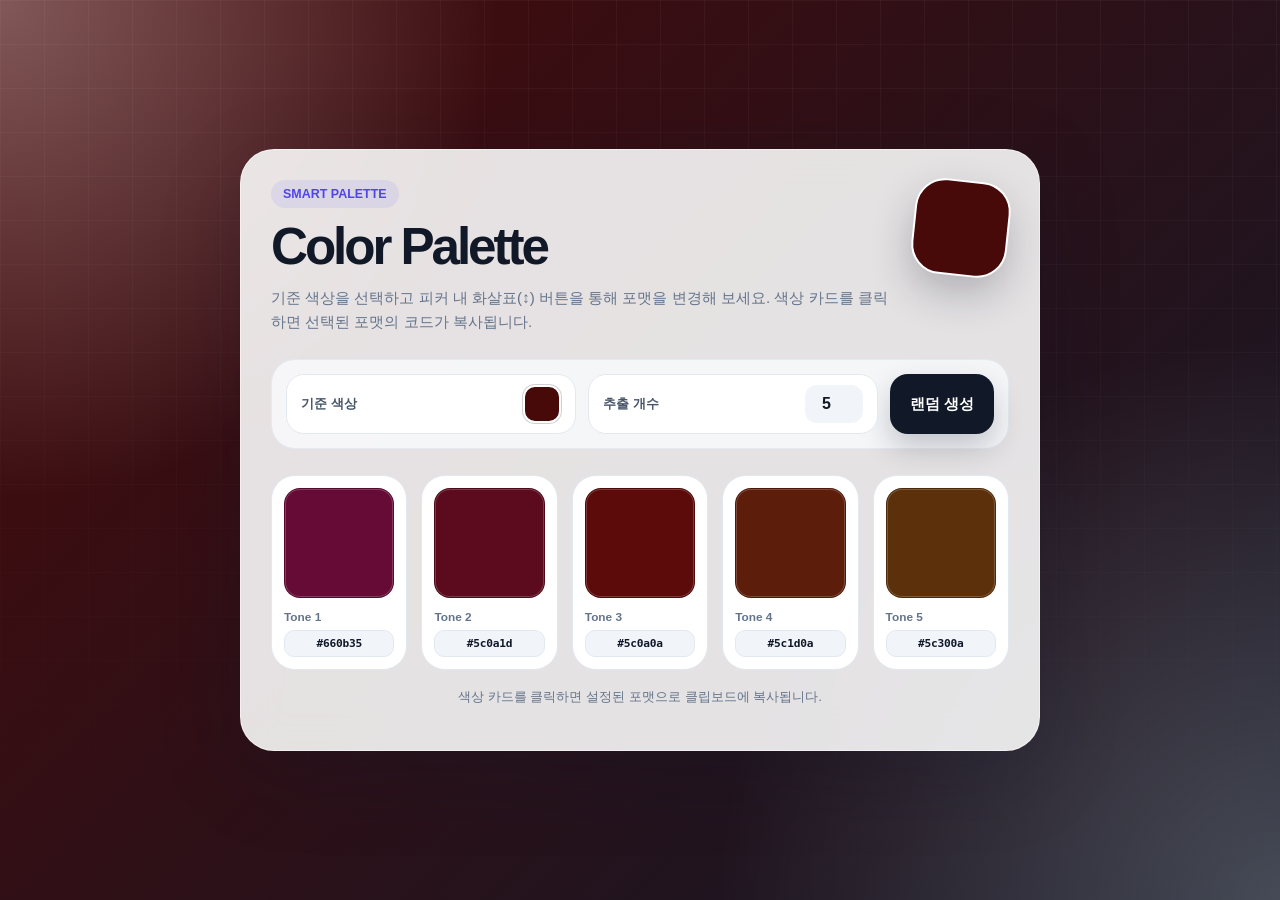
==== commit 7bc94778: "Refactor styles and improve color format handling Updated styles and layout for color palette genera" ====
--- a/index.html
+++ b/index.html
@@ -7,7 +7,7 @@
 
     <style>
         :root {
-            --bg-color: #6366f1;
+            --bg-color: #450a0a;
             --text-color: #ffffff;
             --card-bg: rgba(255, 255, 255, 0.88);
             --card-border: rgba(255, 255, 255, 0.5);
@@ -112,7 +112,7 @@
 
         .controls {
             display: grid;
-            grid-template-columns: 1fr 1fr 1fr auto;
+            grid-template-columns: 1fr 1fr auto;
             gap: 12px;
             margin-bottom: 26px;
             padding: 14px;
@@ -125,7 +125,7 @@
             display: flex;
             align-items: center;
             justify-content: space-between;
-            gap: 8px;
+            gap: 12px;
             min-height: 58px;
             padding: 10px 14px;
             border-radius: 18px;
@@ -135,50 +135,38 @@
         }
 
         .input-group label {
-            font-size: 0.82rem;
+            font-size: 0.84rem;
             font-weight: 800;
             color: #475569;
             white-space: nowrap;
         }
 
-        select {
-            width: 100%;
-            border: 0;
-            outline: 0;
-            background: #f1f5f9;
+        .color-picker-trigger {
+            width: 38px;
+            height: 38px;
             border-radius: 12px;
-            padding: 10px 8px;
-            font-size: 0.88rem;
-            font-weight: 800;
-            color: #111827;
-            cursor: pointer;
-        }
-
-        /* 개발자 도구 스타일 Color Picker UI */
-        .color-picker-trigger {
-            width: 36px;
-            height: 36px;
-            border-radius: 10px;
             border: 2px solid #ffffff;
-            box-shadow: 0 0 0 1px rgba(0, 0, 0, 0.2);
+            box-shadow: 0 0 0 1px rgba(0, 0, 0, 0.18);
             cursor: pointer;
             background: var(--bg-color);
         }
 
+        /* 크롬 개발자 도구 Dark Theme 스타일 피커 Popover */
         .dev-picker-popover {
             position: absolute;
             top: 68px;
             left: 0;
             z-index: 50;
-            width: 240px;
-            padding: 14px;
-            background: #ffffff;
-            border-radius: 20px;
-            box-shadow: 0 20px 45px rgba(0, 0, 0, 0.25);
-            border: 1px solid #e2e8f0;
+            width: 260px;
+            padding: 12px;
+            background: #242424;
+            border-radius: 16px;
+            box-shadow: 0 20px 45px rgba(0, 0, 0, 0.4);
+            border: 1px solid #383838;
             display: none;
             flex-direction: column;
             gap: 12px;
+            color: #d1d5db;
         }
 
         .dev-picker-popover.active {
@@ -188,37 +176,53 @@
         .spectrum-box {
             position: relative;
             width: 100%;
-            height: 130px;
-            border-radius: 12px;
+            height: 140px;
+            border-radius: 8px;
             background: linear-gradient(to top, #000, transparent),
                         linear-gradient(to right, #fff, rgba(255,0,0,0));
-            background-color: red;
+            background-color: #ff0000;
             cursor: crosshair;
             overflow: hidden;
         }
 
         .spectrum-cursor {
             position: absolute;
-            width: 12px;
-            height: 12px;
+            width: 14px;
+            height: 14px;
             border: 2px solid #ffffff;
             border-radius: 50%;
-            box-shadow: 0 0 2px rgba(0,0,0,0.8);
+            box-shadow: 0 0 3px rgba(0,0,0,0.8);
             transform: translate(-50%, -50%);
             pointer-events: none;
         }
 
-        .slider-container {
+        .sliders-row {
+            display: flex;
+            align-items: center;
+            gap: 10px;
+        }
+
+        .current-color-circle {
+            width: 28px;
+            height: 28px;
+            border-radius: 50%;
+            border: 1px solid rgba(255, 255, 255, 0.2);
+            flex-shrink: 0;
+            background: var(--bg-color);
+        }
+
+        .sliders-column {
             display: flex;
             flex-direction: column;
             gap: 8px;
+            flex: 1;
         }
 
         .picker-slider {
             -webkit-appearance: none;
             width: 100%;
-            height: 10px;
-            border-radius: 5px;
+            height: 8px;
+            border-radius: 4px;
             outline: none;
         }
 
@@ -232,24 +236,75 @@
 
         .picker-slider::-webkit-slider-thumb {
             -webkit-appearance: none;
-            width: 16px;
-            height: 16px;
+            width: 14px;
+            height: 14px;
             border-radius: 50%;
             background: #ffffff;
-            border: 1px solid rgba(0,0,0,0.3);
-            box-shadow: 0 2px 4px rgba(0,0,0,0.2);
+            box-shadow: 0 1px 3px rgba(0,0,0,0.5);
             cursor: pointer;
         }
 
+        /* 피커 내 포맷 표시 및 변환 컨트롤 */
+        .format-controller-box {
+            display: flex;
+            align-items: center;
+            gap: 6px;
+            background: #1a1a1a;
+            border: 1px solid #3d3d3d;
+            border-radius: 8px;
+            padding: 4px 8px;
+        }
+
+        .format-value-input {
+            width: 100%;
+            background: transparent;
+            border: 0;
+            outline: 0;
+            color: #ffffff;
+            font-size: 0.82rem;
+            font-family: ui-monospace, SFMono-Regular, Menlo, Monaco, Consolas, monospace;
+            text-align: center;
+        }
+
+        .format-switch-btn {
+            background: transparent;
+            border: 0;
+            color: #9ca3af;
+            cursor: pointer;
+            padding: 2px 4px;
+            min-height: auto;
+            box-shadow: none;
+            font-size: 0.9rem;
+            display: flex;
+            align-items: center;
+            justify-content: center;
+        }
+
+        .format-switch-btn:hover {
+            background: rgba(255,255,255,0.1);
+            color: #ffffff;
+            transform: none;
+            box-shadow: none;
+        }
+
+        .format-label-sub {
+            text-align: center;
+            font-size: 0.68rem;
+            color: #6b7280;
+            font-weight: 800;
+            margin-top: -6px;
+            letter-spacing: 0.05em;
+        }
+
         input[type="number"] {
-            width: 50px;
+            width: 58px;
             border: 0;
             outline: 0;
             background: #f1f5f9;
             border-radius: 12px;
-            padding: 10px 4px;
+            padding: 10px 6px;
             text-align: center;
-            font-size: 0.95rem;
+            font-size: 1rem;
             font-weight: 900;
             color: #111827;
         }
@@ -298,15 +353,13 @@
             border-color: #6366f1;
         }
 
-        /* 또렷하게 개선된 색상칩 테두리 스타일 */
+        /* 또렷한 선명도를 보장하는 색상칩 테두리 */
         .swatch {
             height: 110px;
             border-radius: 16px;
             margin-bottom: 12px;
             border: 1px solid rgba(0, 0, 0, 0.15);
             box-shadow: inset 0 0 0 1px rgba(255, 255, 255, 0.2);
-            position: relative;
-            overflow: hidden;
         }
 
         .color-info {
@@ -369,7 +422,7 @@
             transform: translateX(-50%) translateY(0);
         }
 
-        @media (max-width: 768px) {
+        @media (max-width: 720px) {
             .controls {
                 grid-template-columns: 1fr;
             }
@@ -392,8 +445,8 @@
                 <div class="eyebrow">SMART PALETTE</div>
                 <h1>Color Palette</h1>
                 <p class="description">
-                    기준 색상을 선택하고 출력할 색상 포맷을 지정하세요.
-                    색상 카드를 클릭하면 해당 포맷의 값이 클립보드에 복사됩니다.
+                    기준 색상을 선택하고 피커 내 화살표(↕) 버튼을 통해 포맷을 변경해 보세요.
+                    색상 카드를 클릭하면 선택된 포맷의 코드가 복사됩니다.
                 </p>
             </div>
 
@@ -405,29 +458,32 @@
                 <label>기준 색상</label>
                 <div class="color-picker-trigger" id="pickerTrigger"></div>
                 
-                <!-- DevTools 스타일 커스텀 Color Picker -->
+                <!-- 개발자 도구 스타일 피커 Popover -->
                 <div class="dev-picker-popover" id="pickerPopover">
                     <div class="spectrum-box" id="spectrumBox">
                         <div class="spectrum-cursor" id="spectrumCursor"></div>
                     </div>
-                    <div class="slider-container">
-                        <input type="range" min="0" max="360" value="240" class="picker-slider hue-slider" id="hueSlider" />
-                        <input type="range" min="0" max="1" step="0.01" value="1" class="picker-slider alpha-slider" id="alphaSlider" />
+                    
+                    <div class="sliders-row">
+                        <div class="current-color-circle" id="currentColorCircle"></div>
+                        <div class="sliders-column">
+                            <input type="range" min="0" max="360" value="0" class="picker-slider hue-slider" id="hueSlider" />
+                            <input type="range" min="0" max="1" step="0.01" value="1" class="picker-slider alpha-slider" id="alphaSlider" />
+                        </div>
+                    </div>
+
+                    <div>
+                        <div class="format-controller-box">
+                            <input type="text" class="format-value-input" id="formatValueInput" readonly />
+                            <button type="button" class="format-switch-btn" id="formatSwitchBtn" title="포맷 전환">↕</button>
+                        </div>
+                        <div class="format-label-sub" id="formatLabelSub">HEX</div>
                     </div>
                 </div>
             </div>
 
             <div class="input-group">
-                <label for="formatSelect">포맷</label>
-                <select id="formatSelect">
-                    <option value="hex">HEX</option>
-                    <option value="rgba">RGBA</option>
-                    <option value="hsl">HSL</option>
-                </select>
-            </div>
-
-            <div class="input-group">
-                <label for="colorCount">개수</label>
+                <label for="colorCount">추출 개수</label>
                 <input type="number" id="colorCount" value="5" min="1" max="10" />
             </div>
 
@@ -438,25 +494,32 @@
 
         <section class="palette" id="palette"></section>
 
-        <p class="hint">색상 카드를 클릭하면 설정한 포맷으로 클립보드에 복사됩니다.</p>
+        <p class="hint">색상 카드를 클릭하면 설정된 포맷으로 클립보드에 복사됩니다.</p>
     </main>
 
     <div id="toast">복사되었습니다 🎉</div>
 
     <script>
-        // 글로벌 색상 상태 (HSLA 기준 관리)
-        let currentH = 239;
-        let currentS = 84;
-        let currentL = 67;
+        // 지원 포맷 리스트
+        const formats = ["HEX", "RGBA", "HSL"];
+        let currentFormatIndex = 0;
+
+        // 글로벌 색상 상태 관리 (HSLA 기준)
+        let currentH = 0;
+        let currentS = 77;
+        let currentL = 16;
         let currentA = 1;
 
         const pickerTrigger = document.getElementById("pickerTrigger");
         const pickerPopover = document.getElementById("pickerPopover");
         const spectrumBox = document.getElementById("spectrumBox");
         const spectrumCursor = document.getElementById("spectrumCursor");
+        const currentColorCircle = document.getElementById("currentColorCircle");
         const hueSlider = document.getElementById("hueSlider");
         const alphaSlider = document.getElementById("alphaSlider");
-        const formatSelect = document.getElementById("formatSelect");
+        const formatValueInput = document.getElementById("formatValueInput");
+        const formatSwitchBtn = document.getElementById("formatSwitchBtn");
+        const formatLabelSub = document.getElementById("formatLabelSub");
         const colorCountInput = document.getElementById("colorCount");
         const paletteContainer = document.getElementById("palette");
         const previewOrb = document.getElementById("previewOrb");
@@ -473,7 +536,7 @@
             }
         });
 
-        // 스펙트럼 마우스 드래그 이벤트
+        // 스펙트럼 마우스 조작
         let isDraggingSpectrum = false;
 
         function updateSpectrumFromMouse(e) {
@@ -481,20 +544,20 @@
             let x = Math.max(0, Math.min(rect.width, e.clientX - rect.left));
             let y = Math.max(0, Math.min(rect.height, e.clientY - rect.top));
 
-            currentS = Math.round((x / rect.width) * 100);
+            let s = Math.round((x / rect.width) * 100);
             const v = 100 - (y / rect.height) * 100;
-            
-            // HSV to HSL 변환 계산
-            const l = (2 - currentS / 100) * (v / 100) / 2;
+
+            const l = (2 - s / 100) * (v / 100) / 2;
             if (l !== 0) {
                 if (l === 1) {
-                    currentS = 0;
+                    s = 0;
                 } else if (l < 0.5) {
-                    currentS = (currentS / 100 * v / 100) / (l * 2) * 100;
+                    s = (s / 100 * v / 100) / (l * 2) * 100;
                 } else {
-                    currentS = (currentS / 100 * v / 100) / (2 - l * 2) * 100;
+                    s = (s / 100 * v / 100) / (2 - l * 2) * 100;
                 }
             }
+            currentS = Math.round(s);
             currentL = Math.round(l * 100);
 
             spectrumCursor.style.left = `${x}px`;
@@ -516,7 +579,7 @@
             isDraggingSpectrum = false;
         });
 
-        // 색상상(Hue) 및 투명도(Alpha) 슬라이더 이벤트
+        // 슬라이더 조작
         hueSlider.addEventListener("input", (e) => {
             currentH = parseFloat(e.target.value);
             spectrumBox.style.backgroundColor = `hsl(${currentH}, 100%, 50%)`;
@@ -528,10 +591,15 @@
             generatePalette();
         });
 
-        formatSelect.addEventListener("change", generatePalette);
+        // 피커 내부 포맷 순환 전환 버튼 (↕)
+        formatSwitchBtn.addEventListener("click", () => {
+            currentFormatIndex = (currentFormatIndex + 1) % formats.length;
+            generatePalette();
+        });
+
         colorCountInput.addEventListener("input", generatePalette);
 
-        // 색상 변환 유틸리티
+        // 색상 포맷 변환 유틸리티
         function hslToRgb(h, s, l) {
             s /= 100;
             l /= 100;
@@ -555,15 +623,15 @@
         }
 
         function rgbToHex(r, g, b) {
-            return "#" + [r, g, b].map(x => x.toString(16).padStart(2, "0")).join("").toUpperCase();
-        }
-
-        function formatColorString(h, s, l, a, format) {
+            return "#" + [r, g, b].map(x => x.toString(16).padStart(2, "0")).join("");
+        }
+
+        function formatColorString(h, s, l, a, formatName) {
             const { r, g, b } = hslToRgb(h, s, l);
 
-            if (format === "rgba") {
+            if (formatName === "RGBA") {
                 return `rgba(${r}, ${g}, ${b}, ${a})`;
-            } else if (format === "hsl") {
+            } else if (formatName === "HSL") {
                 return a < 1 
                     ? `hsla(${Math.round(h)}, ${Math.round(s)}%, ${Math.round(l)}%, ${a})` 
                     : `hsl(${Math.round(h)}, ${Math.round(s)}%, ${Math.round(l)}%)`;
@@ -574,8 +642,8 @@
 
         function randomizeAndGenerate() {
             currentH = Math.floor(Math.random() * 360);
-            currentS = Math.floor(Math.random() * 40) + 50;
-            currentL = Math.floor(Math.random() * 40) + 40;
+            currentS = Math.floor(Math.random() * 50) + 40;
+            currentL = Math.floor(Math.random() * 50) + 30;
             currentA = 1;
 
             hueSlider.value = currentH;
@@ -587,18 +655,23 @@
 
         function generatePalette() {
             const count = Math.min(Math.max(Number(colorCountInput.value || 1), 1), 10);
-            const format = formatSelect.value;
+            const currentFormat = formats[currentFormatIndex];
 
             paletteContainer.innerHTML = "";
 
             const baseRgb = hslToRgb(currentH, currentS, currentL);
             const baseCssColor = `rgba(${baseRgb.r}, ${baseRgb.g}, ${baseRgb.b}, ${currentA})`;
+
+            // 피커 내부 포맷 UI 업데이트
+            formatValueInput.value = formatColorString(currentH, currentS, currentL, currentA, currentFormat);
+            formatLabelSub.textContent = currentFormat;
 
             document.documentElement.style.setProperty("--bg-color", baseCssColor);
             previewOrb.style.background = baseCssColor;
             pickerTrigger.style.background = baseCssColor;
-
-            // Alpha 슬라이더 배경색을 현재 색상에 동기화
+            currentColorCircle.style.background = baseCssColor;
+
+            // 슬라이더 투명도 트랙 색상 맞춤
             alphaSlider.style.background = `linear-gradient(to right, transparent, rgb(${baseRgb.r}, ${baseRgb.g}, ${baseRgb.b}))`;
 
             for (let i = 0; i < count; i++) {
@@ -610,7 +683,7 @@
                 const nextSaturation = Math.min(Math.max(currentS + 4, 30), 95);
                 const nextLightness = Math.min(Math.max(currentL + lightShift, 20), 85);
 
-                const colorString = formatColorString(nextHue, nextSaturation, nextLightness, currentA, format);
+                const formattedString = formatColorString(nextHue, nextSaturation, nextLightness, currentA, currentFormat);
                 const { r, g, b } = hslToRgb(nextHue, nextSaturation, nextLightness);
                 const swatchBg = `rgba(${r}, ${g}, ${b}, ${currentA})`;
 
@@ -621,11 +694,11 @@
                     <div class="swatch" style="background: ${swatchBg};"></div>
                     <div class="color-info">
                         <span class="tone-name">Tone ${i + 1}</span>
-                        <span class="hex-label">${colorString}</span>
+                        <span class="hex-label">${formattedString}</span>
                     </div>
                 `;
 
-                card.addEventListener("click", () => copyToClipboard(colorString));
+                card.addEventListener("click", () => copyToClipboard(formattedString));
                 paletteContainer.appendChild(card);
             }
         }
@@ -642,7 +715,7 @@
             });
         }
 
-        // 초기 생성 실행
+        // 초기화
         spectrumBox.style.backgroundColor = `hsl(${currentH}, 100%, 50%)`;
         generatePalette();
     </script>
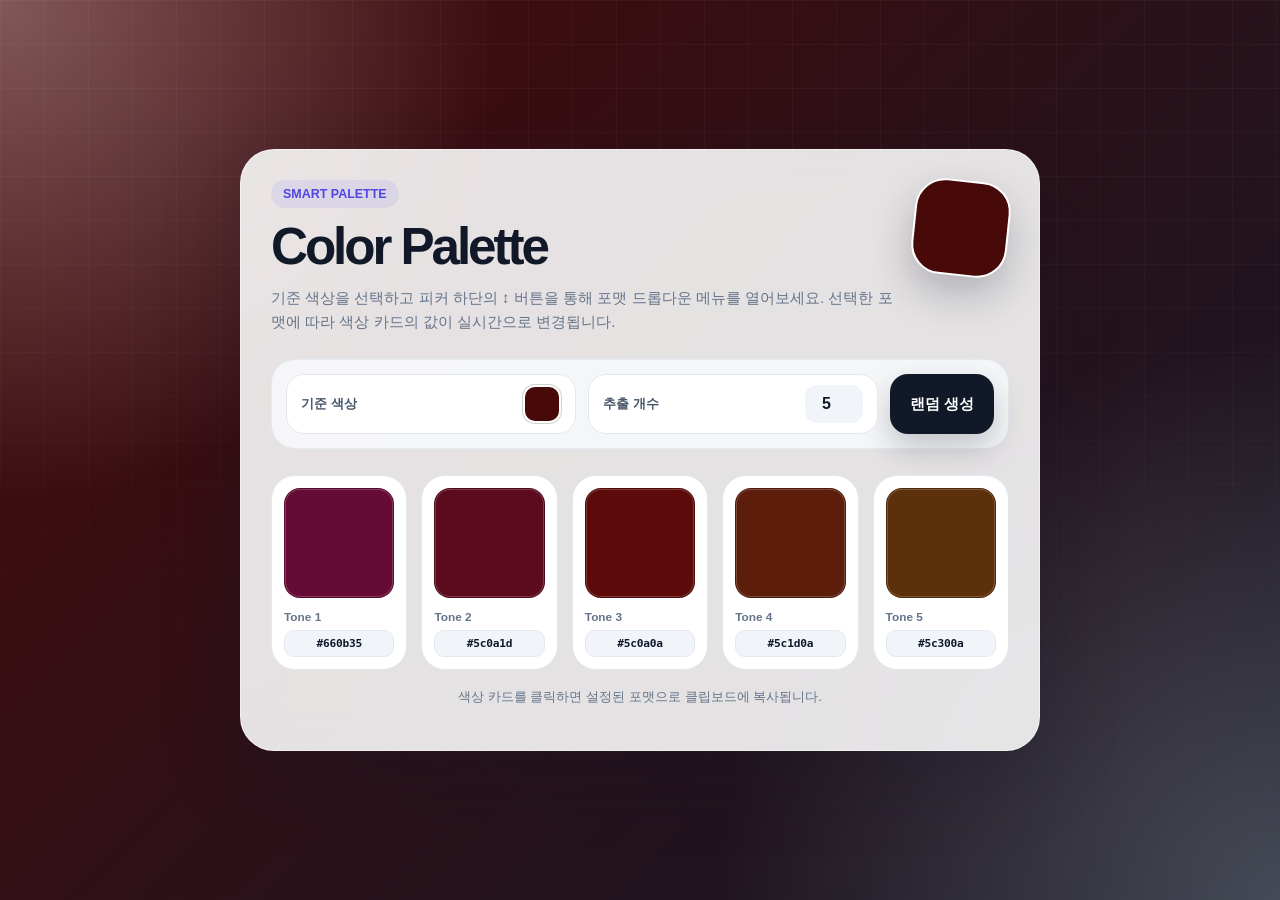
==== commit 4c6d2038: "Refactor developer tools color picker styles and comments Updated comments and adjusted styles for t" ====
--- a/index.html
+++ b/index.html
@@ -151,13 +151,13 @@
             background: var(--bg-color);
         }
 
-        /* 크롬 개발자 도구 Dark Theme 스타일 피커 Popover */
+        /* 개발자 도구 메인 피커 Popover */
         .dev-picker-popover {
             position: absolute;
             top: 68px;
             left: 0;
             z-index: 50;
-            width: 260px;
+            width: 270px;
             padding: 12px;
             background: #242424;
             border-radius: 16px;
@@ -244,7 +244,11 @@
             cursor: pointer;
         }
 
-        /* 피커 내 포맷 표시 및 변환 컨트롤 */
+        /* 피커 하단 포맷 표시 컨트롤 영역 */
+        .format-control-wrapper {
+            position: relative;
+        }
+
         .format-controller-box {
             display: flex;
             align-items: center;
@@ -278,10 +282,11 @@
             display: flex;
             align-items: center;
             justify-content: center;
+            border-radius: 4px;
         }
 
         .format-switch-btn:hover {
-            background: rgba(255,255,255,0.1);
+            background: rgba(255,255,255,0.15);
             color: #ffffff;
             transform: none;
             box-shadow: none;
@@ -292,8 +297,51 @@
             font-size: 0.68rem;
             color: #6b7280;
             font-weight: 800;
-            margin-top: -6px;
+            margin-top: 4px;
             letter-spacing: 0.05em;
+        }
+
+        /* 개발자 도구 스타일 포맷 선택 드롭다운 팝업 메뉴 */
+        .format-dropdown-menu {
+            position: absolute;
+            top: 100%;
+            right: 0;
+            margin-top: 6px;
+            width: 180px;
+            background: #1e1e1e;
+            border: 1px solid #3d3d3d;
+            border-radius: 10px;
+            box-shadow: 0 10px 25px rgba(0, 0, 0, 0.5);
+            display: none;
+            flex-direction: column;
+            padding: 6px 0;
+            z-index: 60;
+        }
+
+        .format-dropdown-menu.active {
+            display: flex;
+        }
+
+        .format-option-item {
+            padding: 8px 12px;
+            font-size: 0.78rem;
+            font-family: ui-monospace, SFMono-Regular, Menlo, Monaco, Consolas, monospace;
+            color: #d1d5db;
+            cursor: pointer;
+            display: flex;
+            justify-content: space-between;
+            align-items: center;
+            transition: background 0.15s ease;
+        }
+
+        .format-option-item:hover {
+            background: #2d2d2d;
+            color: #ffffff;
+        }
+
+        .format-option-item.selected {
+            color: #3b82f6;
+            font-weight: bold;
         }
 
         input[type="number"] {
@@ -353,7 +401,6 @@
             border-color: #6366f1;
         }
 
-        /* 또렷한 선명도를 보장하는 색상칩 테두리 */
         .swatch {
             height: 110px;
             border-radius: 16px;
@@ -445,8 +492,8 @@
                 <div class="eyebrow">SMART PALETTE</div>
                 <h1>Color Palette</h1>
                 <p class="description">
-                    기준 색상을 선택하고 피커 내 화살표(↕) 버튼을 통해 포맷을 변경해 보세요.
-                    색상 카드를 클릭하면 선택된 포맷의 코드가 복사됩니다.
+                    기준 색상을 선택하고 피커 하단의 ↕ 버튼을 통해 포맷 드롭다운 메뉴를 열어보세요.
+                    선택한 포맷에 따라 색상 카드의 값이 실시간으로 변경됩니다.
                 </p>
             </div>
 
@@ -472,12 +519,22 @@
                         </div>
                     </div>
 
-                    <div>
+                    <div class="format-control-wrapper">
                         <div class="format-controller-box">
-                            <input type="text" class="format-value-input" id="formatValueInput" readonly />
-                            <button type="button" class="format-switch-btn" id="formatSwitchBtn" title="포맷 전환">↕</button>
+                            <input type="text" class="format-value-input" id="formatValueInput" />
+                            <button type="button" class="format-switch-btn" id="formatSwitchBtn" title="포맷 선택 메뉴 열기">↕</button>
                         </div>
                         <div class="format-label-sub" id="formatLabelSub">HEX</div>
+
+                        <!-- 개발자 도구 스타일 포맷 드롭다운 팝업 -->
+                        <div class="format-dropdown-menu" id="formatDropdownMenu">
+                            <div class="format-option-item selected" data-format="HEX">HEX</div>
+                            <div class="format-option-item" data-format="RGB">RGB</div>
+                            <div class="format-option-item" data-format="HSL">HSL</div>
+                            <div class="format-option-item" data-format="HWB">HWB</div>
+                            <div class="format-option-item" data-format="LCH">LCH</div>
+                            <div class="format-option-item" data-format="OKLCH">OKLCH</div>
+                        </div>
                     </div>
                 </div>
             </div>
@@ -500,9 +557,7 @@
     <div id="toast">복사되었습니다 🎉</div>
 
     <script>
-        // 지원 포맷 리스트
-        const formats = ["HEX", "RGBA", "HSL"];
-        let currentFormatIndex = 0;
+        let currentFormat = "HEX";
 
         // 글로벌 색상 상태 관리 (HSLA 기준)
         let currentH = 0;
@@ -519,24 +574,47 @@
         const alphaSlider = document.getElementById("alphaSlider");
         const formatValueInput = document.getElementById("formatValueInput");
         const formatSwitchBtn = document.getElementById("formatSwitchBtn");
+        const formatDropdownMenu = document.getElementById("formatDropdownMenu");
         const formatLabelSub = document.getElementById("formatLabelSub");
         const colorCountInput = document.getElementById("colorCount");
         const paletteContainer = document.getElementById("palette");
         const previewOrb = document.getElementById("previewOrb");
 
-        // 팝오버 토글
+        // 메인 피커 팝오버 토글
         pickerTrigger.addEventListener("click", (e) => {
             e.stopPropagation();
             pickerPopover.classList.toggle("active");
+            formatDropdownMenu.classList.remove("active");
         });
 
         document.addEventListener("click", (e) => {
             if (!pickerPopover.contains(e.target) && e.target !== pickerTrigger) {
                 pickerPopover.classList.remove("active");
+                formatDropdownMenu.classList.remove("active");
             }
         });
 
-        // 스펙트럼 마우스 조작
+        // ↕ 버튼 클릭 시 포맷 선택 드롭다운 토글
+        formatSwitchBtn.addEventListener("click", (e) => {
+            e.stopPropagation();
+            formatDropdownMenu.classList.toggle("active");
+        });
+
+        // 드롭다운 옵션 클릭 이벤트
+        document.querySelectorAll(".format-option-item").forEach(item => {
+            item.addEventListener("click", (e) => {
+                e.stopPropagation();
+                currentFormat = item.getAttribute("data-format");
+                
+                document.querySelectorAll(".format-option-item").forEach(opt => opt.classList.remove("selected"));
+                item.classList.add("selected");
+
+                formatDropdownMenu.classList.remove("active");
+                generatePalette();
+            });
+        });
+
+        // 스펙트럼 마우스 드래그 조작
         let isDraggingSpectrum = false;
 
         function updateSpectrumFromMouse(e) {
@@ -591,15 +669,9 @@
             generatePalette();
         });
 
-        // 피커 내부 포맷 순환 전환 버튼 (↕)
-        formatSwitchBtn.addEventListener("click", () => {
-            currentFormatIndex = (currentFormatIndex + 1) % formats.length;
-            generatePalette();
-        });
-
         colorCountInput.addEventListener("input", generatePalette);
 
-        // 색상 포맷 변환 유틸리티
+        // 다양한 색상 포맷 변환 함수
         function hslToRgb(h, s, l) {
             s /= 100;
             l /= 100;
@@ -629,14 +701,24 @@
         function formatColorString(h, s, l, a, formatName) {
             const { r, g, b } = hslToRgb(h, s, l);
 
-            if (formatName === "RGBA") {
-                return `rgba(${r}, ${g}, ${b}, ${a})`;
-            } else if (formatName === "HSL") {
-                return a < 1 
-                    ? `hsla(${Math.round(h)}, ${Math.round(s)}%, ${Math.round(l)}%, ${a})` 
-                    : `hsl(${Math.round(h)}, ${Math.round(s)}%, ${Math.round(l)}%)`;
-            } else {
-                return rgbToHex(r, g, b);
+            switch (formatName) {
+                case "RGB":
+                    return a < 1 ? `rgba(${r}, ${g}, ${b}, ${a})` : `rgb(${r}, ${g}, ${b})`;
+                case "HSL":
+                    return a < 1 
+                        ? `hsla(${Math.round(h)}, ${Math.round(s)}%, ${Math.round(l)}%, ${a})` 
+                        : `hsl(${Math.round(h)}, ${Math.round(s)}%, ${Math.round(l)}%)`;
+                case "HWB":
+                    const w = Math.round((1 - s / 100) * (l / 100) * 100);
+                    const bk = Math.round((1 - l / 100) * 100);
+                    return `hwb(${Math.round(h)}deg ${w}% ${bk}%)`;
+                case "LCH":
+                    return `lch(${Math.round(l)}% ${Math.round(s * 0.8)} ${Math.round(h)})`;
+                case "OKLCH":
+                    return `oklch(${(l / 100).toFixed(2)} ${(s / 250).toFixed(2)} ${Math.round(h)})`;
+                case "HEX":
+                default:
+                    return rgbToHex(r, g, b);
             }
         }
 
@@ -655,14 +737,13 @@
 
         function generatePalette() {
             const count = Math.min(Math.max(Number(colorCountInput.value || 1), 1), 10);
-            const currentFormat = formats[currentFormatIndex];
 
             paletteContainer.innerHTML = "";
 
             const baseRgb = hslToRgb(currentH, currentS, currentL);
             const baseCssColor = `rgba(${baseRgb.r}, ${baseRgb.g}, ${baseRgb.b}, ${currentA})`;
 
-            // 피커 내부 포맷 UI 업데이트
+            // 피커 포맷 및 값 업데이트
             formatValueInput.value = formatColorString(currentH, currentS, currentL, currentA, currentFormat);
             formatLabelSub.textContent = currentFormat;
 
@@ -671,7 +752,6 @@
             pickerTrigger.style.background = baseCssColor;
             currentColorCircle.style.background = baseCssColor;
 
-            // 슬라이더 투명도 트랙 색상 맞춤
             alphaSlider.style.background = `linear-gradient(to right, transparent, rgb(${baseRgb.r}, ${baseRgb.g}, ${baseRgb.b}))`;
 
             for (let i = 0; i < count; i++) {
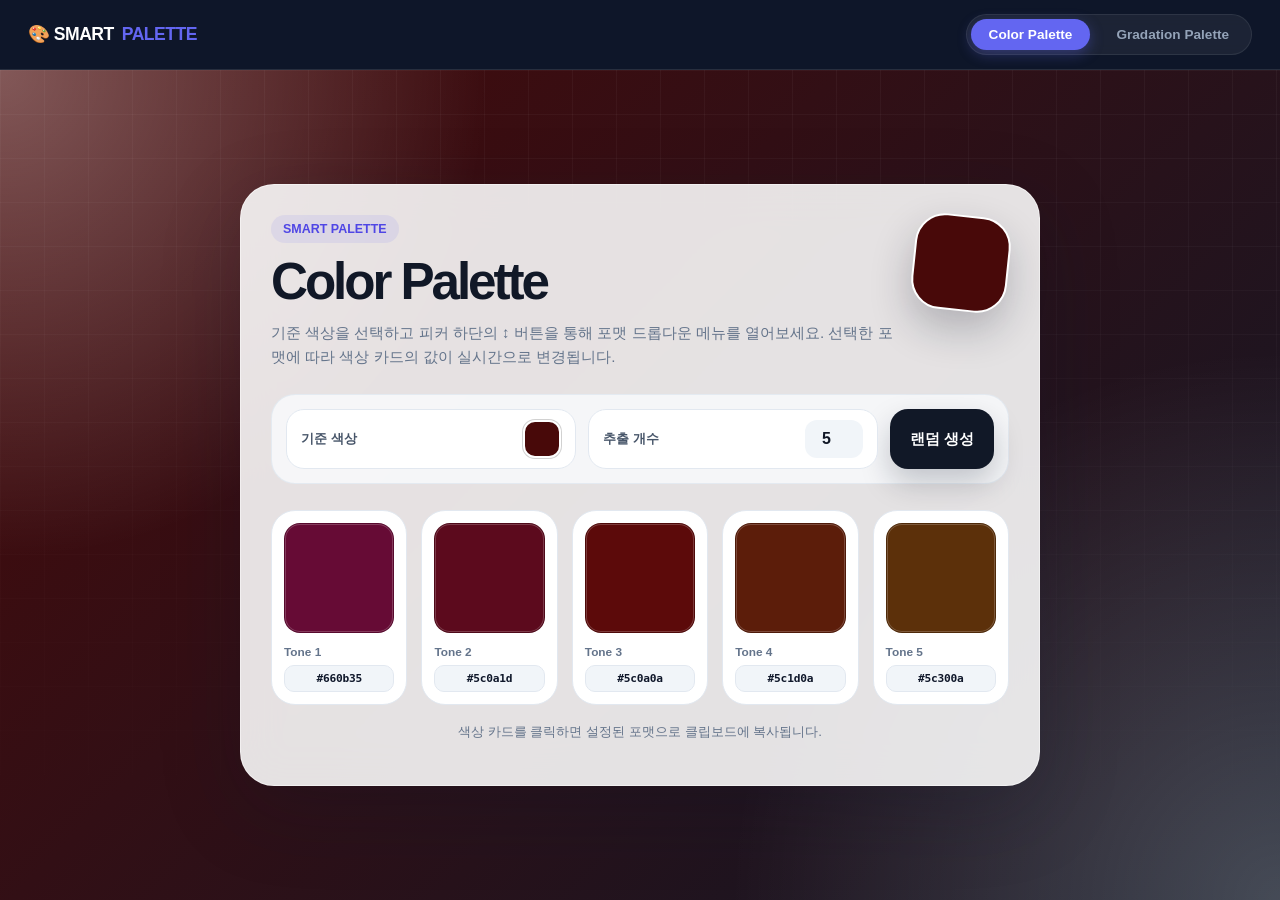
==== commit f31e6026: "Change title to 'Smart Palette Hub' and add navbar Updated title and added navigation for color pale" ====
--- a/index.html
+++ b/index.html
@@ -3,801 +3,30 @@
 <head>
     <meta charset="UTF-8" />
     <meta name="viewport" content="width=device-width, initial-scale=1.0" />
-    <title>Smart Color Palette Generator</title>
+    <title>Smart Palette Hub</title>
+    <link rel="stylesheet" href="css/main.css" />
+</head>
+<body>
+    <header class="navbar">
+        <div class="brand">🎨 SMART <span>PALETTE</span></div>
+        <nav class="nav-links">
+            <button type="button" class="nav-btn active" onclick="switchTab('color_palette.html', this)">
+                Color Palette
+            </button>
+            <button type="button" class="nav-btn" onclick="switchTab('gradation_palette.html', this)">
+                Gradation Palette
+            </button>
+        </nav>
+    </header>
 
-    <style>
-        :root {
-            --bg-color: #450a0a;
-            --text-color: #ffffff;
-            --card-bg: rgba(255, 255, 255, 0.88);
-            --card-border: rgba(255, 255, 255, 0.5);
-            --shadow: 0 24px 80px rgba(15, 23, 42, 0.22);
-        }
-
-        * {
-            box-sizing: border-box;
-        }
-
-        body {
-            min-height: 100vh;
-            margin: 0;
-            font-family: Pretendard, -apple-system, BlinkMacSystemFont, "Segoe UI", sans-serif;
-            color: var(--text-color);
-            background:
-                radial-gradient(circle at top left, rgba(255, 255, 255, 0.32), transparent 32%),
-                radial-gradient(circle at bottom right, rgba(255, 255, 255, 0.22), transparent 36%),
-                linear-gradient(135deg, var(--bg-color), #111827);
-            transition: background 0.45s ease, color 0.3s ease;
-            display: flex;
-            align-items: center;
-            justify-content: center;
-            padding: 40px 18px;
-            overflow-x: hidden;
-        }
-
-        body::before {
-            content: "";
-            position: fixed;
-            inset: 0;
-            background-image:
-                linear-gradient(rgba(255,255,255,0.06) 1px, transparent 1px),
-                linear-gradient(90deg, rgba(255,255,255,0.06) 1px, transparent 1px);
-            background-size: 44px 44px;
-            mask-image: linear-gradient(to bottom, rgba(0,0,0,0.65), transparent);
-            pointer-events: none;
-        }
-
-        .container {
-            position: relative;
-            width: min(100%, 800px);
-            padding: 30px;
-            border-radius: 34px;
-            background: var(--card-bg);
-            border: 1px solid var(--card-border);
-            box-shadow: var(--shadow);
-            backdrop-filter: blur(22px);
-            color: #111827;
-        }
-
-        .header {
-            display: flex;
-            justify-content: space-between;
-            gap: 20px;
-            align-items: flex-start;
-            margin-bottom: 26px;
-        }
-
-        .eyebrow {
-            display: inline-flex;
-            align-items: center;
-            gap: 8px;
-            padding: 7px 12px;
-            border-radius: 999px;
-            background: rgba(99, 102, 241, 0.1);
-            color: #4f46e5;
-            font-size: 0.78rem;
-            font-weight: 800;
-            margin-bottom: 12px;
-        }
-
-        h1 {
-            margin: 0;
-            font-size: clamp(2rem, 5vw, 3.2rem);
-            line-height: 1.05;
-            letter-spacing: -0.06em;
-        }
-
-        .description {
-            margin: 12px 0 0;
-            color: #64748b;
-            font-size: 0.95rem;
-            line-height: 1.55;
-        }
-
-        .preview-orb {
-            flex: 0 0 auto;
-            width: 96px;
-            height: 96px;
-            border-radius: 30px;
-            background: var(--bg-color);
-            box-shadow: 0 18px 40px rgba(15, 23, 42, 0.24);
-            border: 2px solid #ffffff;
-            transform: rotate(6deg);
-            transition: background 0.35s ease, transform 0.25s ease;
-        }
-
-        .preview-orb:hover {
-            transform: rotate(0deg) scale(1.04);
-        }
-
-        .controls {
-            display: grid;
-            grid-template-columns: 1fr 1fr auto;
-            gap: 12px;
-            margin-bottom: 26px;
-            padding: 14px;
-            border-radius: 24px;
-            background: rgba(248, 250, 252, 0.86);
-            border: 1px solid rgba(226, 232, 240, 0.9);
-        }
-
-        .input-group {
-            display: flex;
-            align-items: center;
-            justify-content: space-between;
-            gap: 12px;
-            min-height: 58px;
-            padding: 10px 14px;
-            border-radius: 18px;
-            background: #ffffff;
-            border: 1px solid #e2e8f0;
-            position: relative;
-        }
-
-        .input-group label {
-            font-size: 0.84rem;
-            font-weight: 800;
-            color: #475569;
-            white-space: nowrap;
-        }
-
-        .color-picker-trigger {
-            width: 38px;
-            height: 38px;
-            border-radius: 12px;
-            border: 2px solid #ffffff;
-            box-shadow: 0 0 0 1px rgba(0, 0, 0, 0.18);
-            cursor: pointer;
-            background: var(--bg-color);
-        }
-
-        /* 개발자 도구 메인 피커 Popover */
-        .dev-picker-popover {
-            position: absolute;
-            top: 68px;
-            left: 0;
-            z-index: 50;
-            width: 270px;
-            padding: 12px;
-            background: #242424;
-            border-radius: 16px;
-            box-shadow: 0 20px 45px rgba(0, 0, 0, 0.4);
-            border: 1px solid #383838;
-            display: none;
-            flex-direction: column;
-            gap: 12px;
-            color: #d1d5db;
-        }
-
-        .dev-picker-popover.active {
-            display: flex;
-        }
-
-        .spectrum-box {
-            position: relative;
-            width: 100%;
-            height: 140px;
-            border-radius: 8px;
-            background: linear-gradient(to top, #000, transparent),
-                        linear-gradient(to right, #fff, rgba(255,0,0,0));
-            background-color: #ff0000;
-            cursor: crosshair;
-            overflow: hidden;
-        }
-
-        .spectrum-cursor {
-            position: absolute;
-            width: 14px;
-            height: 14px;
-            border: 2px solid #ffffff;
-            border-radius: 50%;
-            box-shadow: 0 0 3px rgba(0,0,0,0.8);
-            transform: translate(-50%, -50%);
-            pointer-events: none;
-        }
-
-        .sliders-row {
-            display: flex;
-            align-items: center;
-            gap: 10px;
-        }
-
-        .current-color-circle {
-            width: 28px;
-            height: 28px;
-            border-radius: 50%;
-            border: 1px solid rgba(255, 255, 255, 0.2);
-            flex-shrink: 0;
-            background: var(--bg-color);
-        }
-
-        .sliders-column {
-            display: flex;
-            flex-direction: column;
-            gap: 8px;
-            flex: 1;
-        }
-
-        .picker-slider {
-            -webkit-appearance: none;
-            width: 100%;
-            height: 8px;
-            border-radius: 4px;
-            outline: none;
-        }
-
-        .hue-slider {
-            background: linear-gradient(to right, #ff0000 0%, #ffff00 17%, #00ff00 33%, #00ffff 50%, #0000ff 67%, #ff00ff 83%, #ff0000 100%);
-        }
-
-        .alpha-slider {
-            background: linear-gradient(to right, transparent, #ff0000);
-        }
-
-        .picker-slider::-webkit-slider-thumb {
-            -webkit-appearance: none;
-            width: 14px;
-            height: 14px;
-            border-radius: 50%;
-            background: #ffffff;
-            box-shadow: 0 1px 3px rgba(0,0,0,0.5);
-            cursor: pointer;
-        }
-
-        /* 피커 하단 포맷 표시 컨트롤 영역 */
-        .format-control-wrapper {
-            position: relative;
-        }
-
-        .format-controller-box {
-            display: flex;
-            align-items: center;
-            gap: 6px;
-            background: #1a1a1a;
-            border: 1px solid #3d3d3d;
-            border-radius: 8px;
-            padding: 4px 8px;
-        }
-
-        .format-value-input {
-            width: 100%;
-            background: transparent;
-            border: 0;
-            outline: 0;
-            color: #ffffff;
-            font-size: 0.82rem;
-            font-family: ui-monospace, SFMono-Regular, Menlo, Monaco, Consolas, monospace;
-            text-align: center;
-        }
-
-        .format-switch-btn {
-            background: transparent;
-            border: 0;
-            color: #9ca3af;
-            cursor: pointer;
-            padding: 2px 4px;
-            min-height: auto;
-            box-shadow: none;
-            font-size: 0.9rem;
-            display: flex;
-            align-items: center;
-            justify-content: center;
-            border-radius: 4px;
-        }
-
-        .format-switch-btn:hover {
-            background: rgba(255,255,255,0.15);
-            color: #ffffff;
-            transform: none;
-            box-shadow: none;
-        }
-
-        .format-label-sub {
-            text-align: center;
-            font-size: 0.68rem;
-            color: #6b7280;
-            font-weight: 800;
-            margin-top: 4px;
-            letter-spacing: 0.05em;
-        }
-
-        /* 개발자 도구 스타일 포맷 선택 드롭다운 팝업 메뉴 */
-        .format-dropdown-menu {
-            position: absolute;
-            top: 100%;
-            right: 0;
-            margin-top: 6px;
-            width: 180px;
-            background: #1e1e1e;
-            border: 1px solid #3d3d3d;
-            border-radius: 10px;
-            box-shadow: 0 10px 25px rgba(0, 0, 0, 0.5);
-            display: none;
-            flex-direction: column;
-            padding: 6px 0;
-            z-index: 60;
-        }
-
-        .format-dropdown-menu.active {
-            display: flex;
-        }
-
-        .format-option-item {
-            padding: 8px 12px;
-            font-size: 0.78rem;
-            font-family: ui-monospace, SFMono-Regular, Menlo, Monaco, Consolas, monospace;
-            color: #d1d5db;
-            cursor: pointer;
-            display: flex;
-            justify-content: space-between;
-            align-items: center;
-            transition: background 0.15s ease;
-        }
-
-        .format-option-item:hover {
-            background: #2d2d2d;
-            color: #ffffff;
-        }
-
-        .format-option-item.selected {
-            color: #3b82f6;
-            font-weight: bold;
-        }
-
-        input[type="number"] {
-            width: 58px;
-            border: 0;
-            outline: 0;
-            background: #f1f5f9;
-            border-radius: 12px;
-            padding: 10px 6px;
-            text-align: center;
-            font-size: 1rem;
-            font-weight: 900;
-            color: #111827;
-        }
-
-        button {
-            min-height: 58px;
-            padding: 0 20px;
-            border: 0;
-            border-radius: 18px;
-            background: #111827;
-            color: #ffffff;
-            font-size: 0.92rem;
-            font-weight: 850;
-            cursor: pointer;
-            box-shadow: 0 14px 30px rgba(15, 23, 42, 0.22);
-            transition: transform 0.2s ease, box-shadow 0.2s ease, background 0.2s ease;
-            white-space: nowrap;
-        }
-
-        button:hover {
-            transform: translateY(-2px);
-            background: #020617;
-            box-shadow: 0 18px 38px rgba(15, 23, 42, 0.28);
-        }
-
-        .palette {
-            display: grid;
-            grid-template-columns: repeat(auto-fit, minmax(130px, 1fr));
-            gap: 14px;
-        }
-
-        .color-card {
-            position: relative;
-            overflow: hidden;
-            padding: 12px;
-            border-radius: 24px;
-            background: #ffffff;
-            border: 1px solid #e2e8f0;
-            cursor: pointer;
-            transition: transform 0.22s ease, box-shadow 0.22s ease, border-color 0.22s ease;
-        }
-
-        .color-card:hover {
-            transform: translateY(-6px);
-            box-shadow: 0 18px 36px rgba(15, 23, 42, 0.12);
-            border-color: #6366f1;
-        }
-
-        .swatch {
-            height: 110px;
-            border-radius: 16px;
-            margin-bottom: 12px;
-            border: 1px solid rgba(0, 0, 0, 0.15);
-            box-shadow: inset 0 0 0 1px rgba(255, 255, 255, 0.2);
-        }
-
-        .color-info {
-            display: flex;
-            flex-direction: column;
-            gap: 6px;
-        }
-
-        .tone-name {
-            font-size: 0.74rem;
-            font-weight: 900;
-            color: #64748b;
-        }
-
-        .hex-label {
-            padding: 6px 8px;
-            border-radius: 10px;
-            background: #f1f5f9;
-            color: #0f172a;
-            font-size: 0.7rem;
-            font-weight: 800;
-            font-family: ui-monospace, SFMono-Regular, Menlo, Monaco, Consolas, monospace;
-            letter-spacing: -0.02em;
-            word-break: break-all;
-            text-align: center;
-            border: 1px solid #e2e8f0;
-        }
-
-        .hint {
-            margin-top: 18px;
-            color: #64748b;
-            font-size: 0.84rem;
-            text-align: center;
-        }
-
-        #toast {
-            position: fixed;
-            left: 50%;
-            bottom: 34px;
-            transform: translateX(-50%) translateY(16px);
-            min-width: 210px;
-            padding: 14px 18px;
-            border-radius: 999px;
-            background: rgba(15, 23, 42, 0.92);
-            color: #ffffff;
-            text-align: center;
-            font-size: 0.9rem;
-            font-weight: 800;
-            box-shadow: 0 20px 50px rgba(0,0,0,0.28);
-            opacity: 0;
-            visibility: hidden;
-            transition: opacity 0.25s ease, transform 0.25s ease, visibility 0.25s ease;
-            backdrop-filter: blur(12px);
-            z-index: 100;
-        }
-
-        #toast.show {
-            opacity: 1;
-            visibility: visible;
-            transform: translateX(-50%) translateY(0);
-        }
-
-        @media (max-width: 720px) {
-            .controls {
-                grid-template-columns: 1fr;
-            }
-            .header {
-                flex-direction: column;
-            }
-            .preview-orb {
-                width: 100%;
-                height: 80px;
-                transform: none;
-            }
-        }
-    </style>
-</head>
-
-<body>
-    <main class="container">
-        <section class="header">
-            <div>
-                <div class="eyebrow">SMART PALETTE</div>
-                <h1>Color Palette</h1>
-                <p class="description">
-                    기준 색상을 선택하고 피커 하단의 ↕ 버튼을 통해 포맷 드롭다운 메뉴를 열어보세요.
-                    선택한 포맷에 따라 색상 카드의 값이 실시간으로 변경됩니다.
-                </p>
-            </div>
-
-            <div class="preview-orb" id="previewOrb"></div>
-        </section>
-
-        <section class="controls">
-            <div class="input-group">
-                <label>기준 색상</label>
-                <div class="color-picker-trigger" id="pickerTrigger"></div>
-                
-                <!-- 개발자 도구 스타일 피커 Popover -->
-                <div class="dev-picker-popover" id="pickerPopover">
-                    <div class="spectrum-box" id="spectrumBox">
-                        <div class="spectrum-cursor" id="spectrumCursor"></div>
-                    </div>
-                    
-                    <div class="sliders-row">
-                        <div class="current-color-circle" id="currentColorCircle"></div>
-                        <div class="sliders-column">
-                            <input type="range" min="0" max="360" value="0" class="picker-slider hue-slider" id="hueSlider" />
-                            <input type="range" min="0" max="1" step="0.01" value="1" class="picker-slider alpha-slider" id="alphaSlider" />
-                        </div>
-                    </div>
-
-                    <div class="format-control-wrapper">
-                        <div class="format-controller-box">
-                            <input type="text" class="format-value-input" id="formatValueInput" />
-                            <button type="button" class="format-switch-btn" id="formatSwitchBtn" title="포맷 선택 메뉴 열기">↕</button>
-                        </div>
-                        <div class="format-label-sub" id="formatLabelSub">HEX</div>
-
-                        <!-- 개발자 도구 스타일 포맷 드롭다운 팝업 -->
-                        <div class="format-dropdown-menu" id="formatDropdownMenu">
-                            <div class="format-option-item selected" data-format="HEX">HEX</div>
-                            <div class="format-option-item" data-format="RGB">RGB</div>
-                            <div class="format-option-item" data-format="HSL">HSL</div>
-                            <div class="format-option-item" data-format="HWB">HWB</div>
-                            <div class="format-option-item" data-format="LCH">LCH</div>
-                            <div class="format-option-item" data-format="OKLCH">OKLCH</div>
-                        </div>
-                    </div>
-                </div>
-            </div>
-
-            <div class="input-group">
-                <label for="colorCount">추출 개수</label>
-                <input type="number" id="colorCount" value="5" min="1" max="10" />
-            </div>
-
-            <button type="button" onclick="randomizeAndGenerate()">
-                랜덤 생성
-            </button>
-        </section>
-
-        <section class="palette" id="palette"></section>
-
-        <p class="hint">색상 카드를 클릭하면 설정된 포맷으로 클립보드에 복사됩니다.</p>
-    </main>
-
-    <div id="toast">복사되었습니다 🎉</div>
+    <iframe id="mainFrame" class="content-frame" src="color_palette.html"></iframe>
 
     <script>
-        let currentFormat = "HEX";
-
-        // 글로벌 색상 상태 관리 (HSLA 기준)
-        let currentH = 0;
-        let currentS = 77;
-        let currentL = 16;
-        let currentA = 1;
-
-        const pickerTrigger = document.getElementById("pickerTrigger");
-        const pickerPopover = document.getElementById("pickerPopover");
-        const spectrumBox = document.getElementById("spectrumBox");
-        const spectrumCursor = document.getElementById("spectrumCursor");
-        const currentColorCircle = document.getElementById("currentColorCircle");
-        const hueSlider = document.getElementById("hueSlider");
-        const alphaSlider = document.getElementById("alphaSlider");
-        const formatValueInput = document.getElementById("formatValueInput");
-        const formatSwitchBtn = document.getElementById("formatSwitchBtn");
-        const formatDropdownMenu = document.getElementById("formatDropdownMenu");
-        const formatLabelSub = document.getElementById("formatLabelSub");
-        const colorCountInput = document.getElementById("colorCount");
-        const paletteContainer = document.getElementById("palette");
-        const previewOrb = document.getElementById("previewOrb");
-
-        // 메인 피커 팝오버 토글
-        pickerTrigger.addEventListener("click", (e) => {
-            e.stopPropagation();
-            pickerPopover.classList.toggle("active");
-            formatDropdownMenu.classList.remove("active");
-        });
-
-        document.addEventListener("click", (e) => {
-            if (!pickerPopover.contains(e.target) && e.target !== pickerTrigger) {
-                pickerPopover.classList.remove("active");
-                formatDropdownMenu.classList.remove("active");
-            }
-        });
-
-        // ↕ 버튼 클릭 시 포맷 선택 드롭다운 토글
-        formatSwitchBtn.addEventListener("click", (e) => {
-            e.stopPropagation();
-            formatDropdownMenu.classList.toggle("active");
-        });
-
-        // 드롭다운 옵션 클릭 이벤트
-        document.querySelectorAll(".format-option-item").forEach(item => {
-            item.addEventListener("click", (e) => {
-                e.stopPropagation();
-                currentFormat = item.getAttribute("data-format");
-                
-                document.querySelectorAll(".format-option-item").forEach(opt => opt.classList.remove("selected"));
-                item.classList.add("selected");
-
-                formatDropdownMenu.classList.remove("active");
-                generatePalette();
-            });
-        });
-
-        // 스펙트럼 마우스 드래그 조작
-        let isDraggingSpectrum = false;
-
-        function updateSpectrumFromMouse(e) {
-            const rect = spectrumBox.getBoundingClientRect();
-            let x = Math.max(0, Math.min(rect.width, e.clientX - rect.left));
-            let y = Math.max(0, Math.min(rect.height, e.clientY - rect.top));
-
-            let s = Math.round((x / rect.width) * 100);
-            const v = 100 - (y / rect.height) * 100;
-
-            const l = (2 - s / 100) * (v / 100) / 2;
-            if (l !== 0) {
-                if (l === 1) {
-                    s = 0;
-                } else if (l < 0.5) {
-                    s = (s / 100 * v / 100) / (l * 2) * 100;
-                } else {
-                    s = (s / 100 * v / 100) / (2 - l * 2) * 100;
-                }
-            }
-            currentS = Math.round(s);
-            currentL = Math.round(l * 100);
-
-            spectrumCursor.style.left = `${x}px`;
-            spectrumCursor.style.top = `${y}px`;
-
-            generatePalette();
+        function switchTab(page, element) {
+            document.getElementById("mainFrame").src = page;
+            document.querySelectorAll(".nav-btn").forEach(btn => btn.classList.remove("active"));
+            element.classList.add("active");
         }
-
-        spectrumBox.addEventListener("mousedown", (e) => {
-            isDraggingSpectrum = true;
-            updateSpectrumFromMouse(e);
-        });
-
-        window.addEventListener("mousemove", (e) => {
-            if (isDraggingSpectrum) updateSpectrumFromMouse(e);
-        });
-
-        window.addEventListener("mouseup", () => {
-            isDraggingSpectrum = false;
-        });
-
-        // 슬라이더 조작
-        hueSlider.addEventListener("input", (e) => {
-            currentH = parseFloat(e.target.value);
-            spectrumBox.style.backgroundColor = `hsl(${currentH}, 100%, 50%)`;
-            generatePalette();
-        });
-
-        alphaSlider.addEventListener("input", (e) => {
-            currentA = parseFloat(e.target.value);
-            generatePalette();
-        });
-
-        colorCountInput.addEventListener("input", generatePalette);
-
-        // 다양한 색상 포맷 변환 함수
-        function hslToRgb(h, s, l) {
-            s /= 100;
-            l /= 100;
-            const c = (1 - Math.abs(2 * l - 1)) * s;
-            const x = c * (1 - Math.abs((h / 60) % 2 - 1));
-            const m = l - c / 2;
-            let r = 0, g = 0, b = 0;
-
-            if (0 <= h && h < 60) { r = c; g = x; b = 0; }
-            else if (60 <= h && h < 120) { r = x; g = c; b = 0; }
-            else if (120 <= h && h < 180) { r = 0; g = c; b = x; }
-            else if (180 <= h && h < 240) { r = 0; g = x; b = c; }
-            else if (240 <= h && h < 300) { r = x; g = 0; b = c; }
-            else if (300 <= h && h < 360) { r = c; g = 0; b = x; }
-
-            return {
-                r: Math.round((r + m) * 255),
-                g: Math.round((g + m) * 255),
-                b: Math.round((b + m) * 255)
-            };
-        }
-
-        function rgbToHex(r, g, b) {
-            return "#" + [r, g, b].map(x => x.toString(16).padStart(2, "0")).join("");
-        }
-
-        function formatColorString(h, s, l, a, formatName) {
-            const { r, g, b } = hslToRgb(h, s, l);
-
-            switch (formatName) {
-                case "RGB":
-                    return a < 1 ? `rgba(${r}, ${g}, ${b}, ${a})` : `rgb(${r}, ${g}, ${b})`;
-                case "HSL":
-                    return a < 1 
-                        ? `hsla(${Math.round(h)}, ${Math.round(s)}%, ${Math.round(l)}%, ${a})` 
-                        : `hsl(${Math.round(h)}, ${Math.round(s)}%, ${Math.round(l)}%)`;
-                case "HWB":
-                    const w = Math.round((1 - s / 100) * (l / 100) * 100);
-                    const bk = Math.round((1 - l / 100) * 100);
-                    return `hwb(${Math.round(h)}deg ${w}% ${bk}%)`;
-                case "LCH":
-                    return `lch(${Math.round(l)}% ${Math.round(s * 0.8)} ${Math.round(h)})`;
-                case "OKLCH":
-                    return `oklch(${(l / 100).toFixed(2)} ${(s / 250).toFixed(2)} ${Math.round(h)})`;
-                case "HEX":
-                default:
-                    return rgbToHex(r, g, b);
-            }
-        }
-
-        function randomizeAndGenerate() {
-            currentH = Math.floor(Math.random() * 360);
-            currentS = Math.floor(Math.random() * 50) + 40;
-            currentL = Math.floor(Math.random() * 50) + 30;
-            currentA = 1;
-
-            hueSlider.value = currentH;
-            alphaSlider.value = currentA;
-            spectrumBox.style.backgroundColor = `hsl(${currentH}, 100%, 50%)`;
-
-            generatePalette();
-        }
-
-        function generatePalette() {
-            const count = Math.min(Math.max(Number(colorCountInput.value || 1), 1), 10);
-
-            paletteContainer.innerHTML = "";
-
-            const baseRgb = hslToRgb(currentH, currentS, currentL);
-            const baseCssColor = `rgba(${baseRgb.r}, ${baseRgb.g}, ${baseRgb.b}, ${currentA})`;
-
-            // 피커 포맷 및 값 업데이트
-            formatValueInput.value = formatColorString(currentH, currentS, currentL, currentA, currentFormat);
-            formatLabelSub.textContent = currentFormat;
-
-            document.documentElement.style.setProperty("--bg-color", baseCssColor);
-            previewOrb.style.background = baseCssColor;
-            pickerTrigger.style.background = baseCssColor;
-            currentColorCircle.style.background = baseCssColor;
-
-            alphaSlider.style.background = `linear-gradient(to right, transparent, rgb(${baseRgb.r}, ${baseRgb.g}, ${baseRgb.b}))`;
-
-            for (let i = 0; i < count; i++) {
-                const center = (count - 1) / 2;
-                const hueShift = (i - center) * 14;
-                const lightShift = (center - i) * 3;
-
-                const nextHue = (currentH + hueShift + 360) % 360;
-                const nextSaturation = Math.min(Math.max(currentS + 4, 30), 95);
-                const nextLightness = Math.min(Math.max(currentL + lightShift, 20), 85);
-
-                const formattedString = formatColorString(nextHue, nextSaturation, nextLightness, currentA, currentFormat);
-                const { r, g, b } = hslToRgb(nextHue, nextSaturation, nextLightness);
-                const swatchBg = `rgba(${r}, ${g}, ${b}, ${currentA})`;
-
-                const card = document.createElement("div");
-                card.className = "color-card";
-
-                card.innerHTML = `
-                    <div class="swatch" style="background: ${swatchBg};"></div>
-                    <div class="color-info">
-                        <span class="tone-name">Tone ${i + 1}</span>
-                        <span class="hex-label">${formattedString}</span>
-                    </div>
-                `;
-
-                card.addEventListener("click", () => copyToClipboard(formattedString));
-                paletteContainer.appendChild(card);
-            }
-        }
-
-        function copyToClipboard(value) {
-            navigator.clipboard.writeText(value).then(() => {
-                const toast = document.getElementById("toast");
-                toast.textContent = `${value} 복사되었습니다 🎉`;
-                toast.classList.add("show");
-
-                setTimeout(() => {
-                    toast.classList.remove("show");
-                }, 1800);
-            });
-        }
-
-        // 초기화
-        spectrumBox.style.backgroundColor = `hsl(${currentH}, 100%, 50%)`;
-        generatePalette();
     </script>
 </body>
 </html>
--- a/css/main.css
+++ b/css/main.css
@@ -0,0 +1,80 @@
+:root {
+    --primary: #6366f1;
+    --bg-dark: #0f172a;
+}
+
+* {
+    box-sizing: border-box;
+}
+
+body {
+    margin: 0;
+    padding: 0;
+    font-family: Pretendard, -apple-system, BlinkMacSystemFont, "Segoe UI", sans-serif;
+    background-color: var(--bg-dark);
+    color: #ffffff;
+    height: 100vh;
+    display: flex;
+    flex-direction: column;
+    overflow: hidden;
+}
+
+.navbar {
+    display: flex;
+    align-items: center;
+    justify-content: space-between;
+    padding: 14px 28px;
+    background: rgba(15, 23, 42, 0.85);
+    backdrop-filter: blur(12px);
+    border-bottom: 1px solid rgba(255, 255, 255, 0.1);
+    z-index: 100;
+}
+
+.brand {
+    font-size: 1.1rem;
+    font-weight: 900;
+    letter-spacing: -0.03em;
+    color: #ffffff;
+    display: flex;
+    align-items: center;
+    gap: 8px;
+}
+
+.brand span {
+    color: var(--primary);
+}
+
+.nav-links {
+    display: flex;
+    gap: 8px;
+    background: rgba(255, 255, 255, 0.06);
+    padding: 4px;
+    border-radius: 999px;
+    border: 1px solid rgba(255, 255, 255, 0.08);
+}
+
+.nav-btn {
+    padding: 8px 18px;
+    border-radius: 999px;
+    border: 0;
+    background: transparent;
+    color: #94a3b8;
+    font-size: 0.85rem;
+    font-weight: 800;
+    cursor: pointer;
+    transition: all 0.25s ease;
+    text-decoration: none;
+}
+
+.nav-btn.active {
+    background: var(--primary);
+    color: #ffffff;
+    box-shadow: 0 4px 14px rgba(99, 102, 241, 0.35);
+}
+
+.content-frame {
+    flex: 1;
+    width: 100%;
+    height: calc(100vh - 65px);
+    border: 0;
+}
